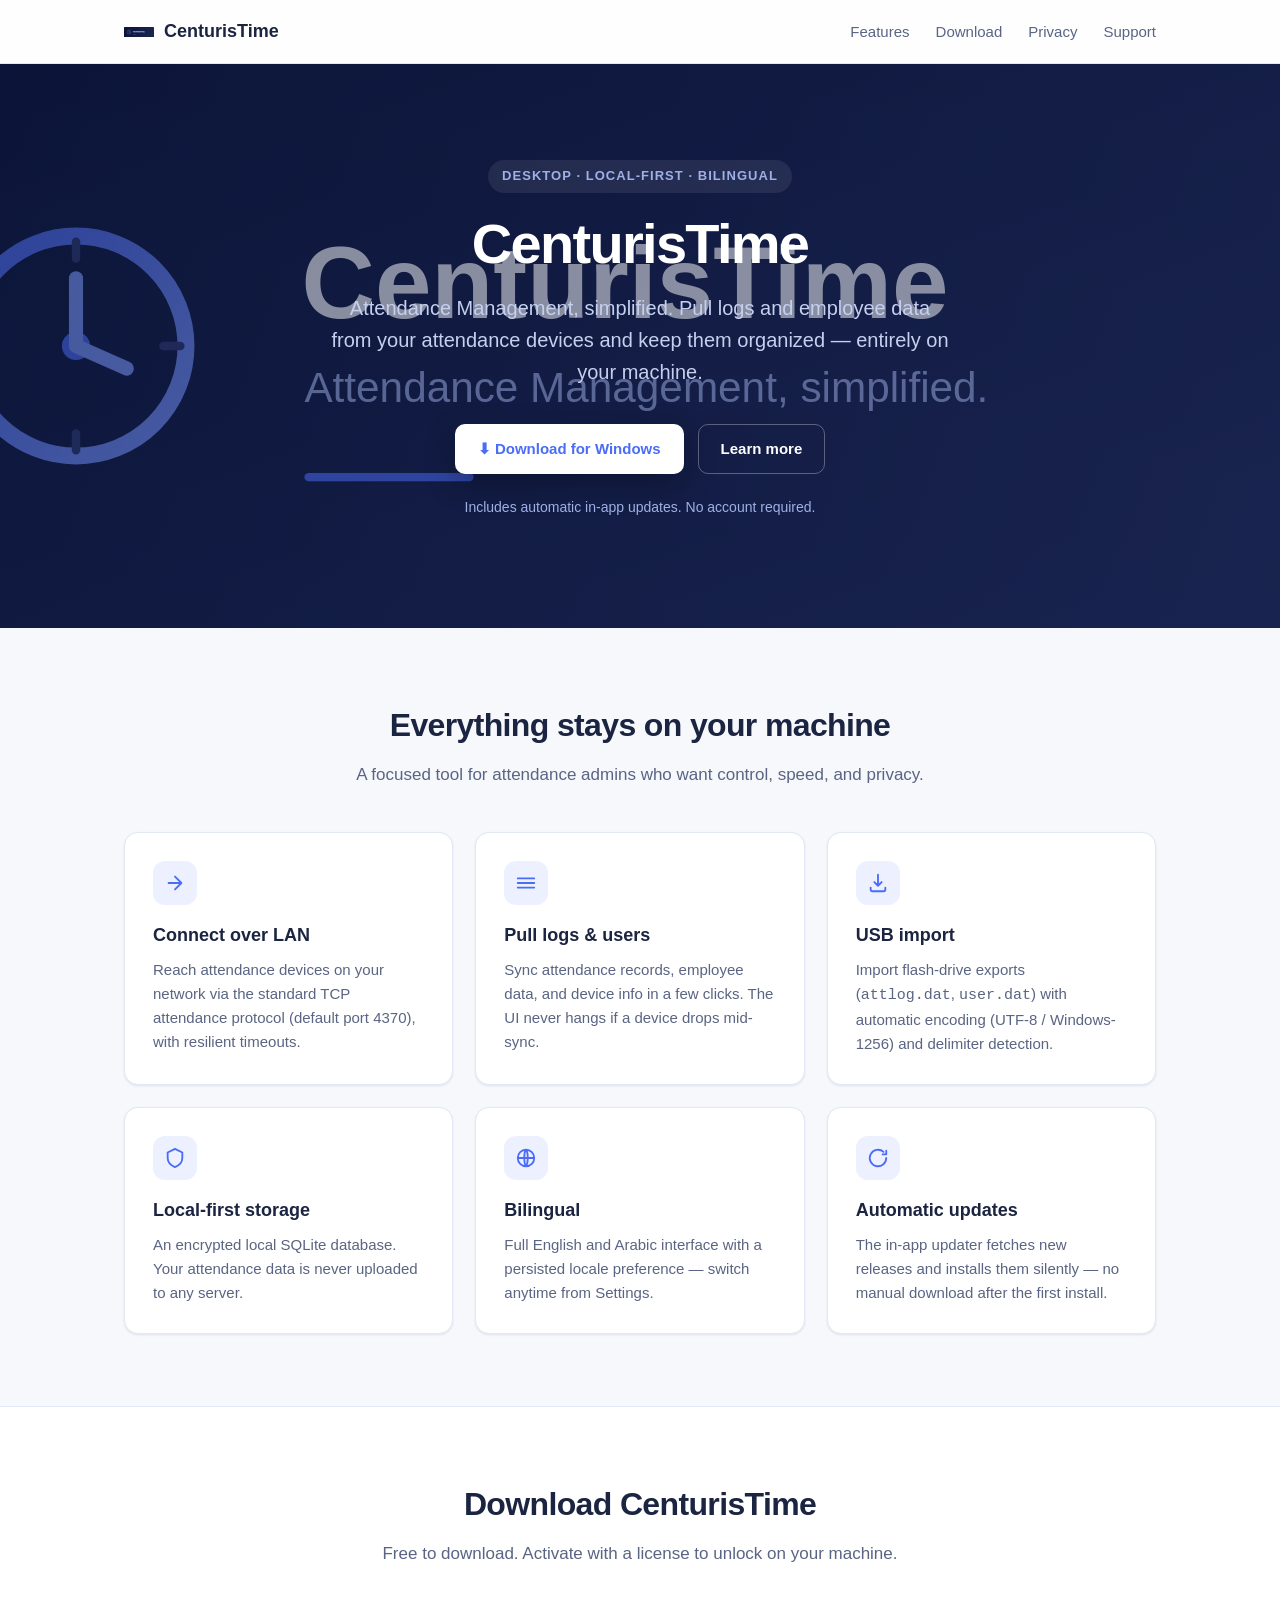
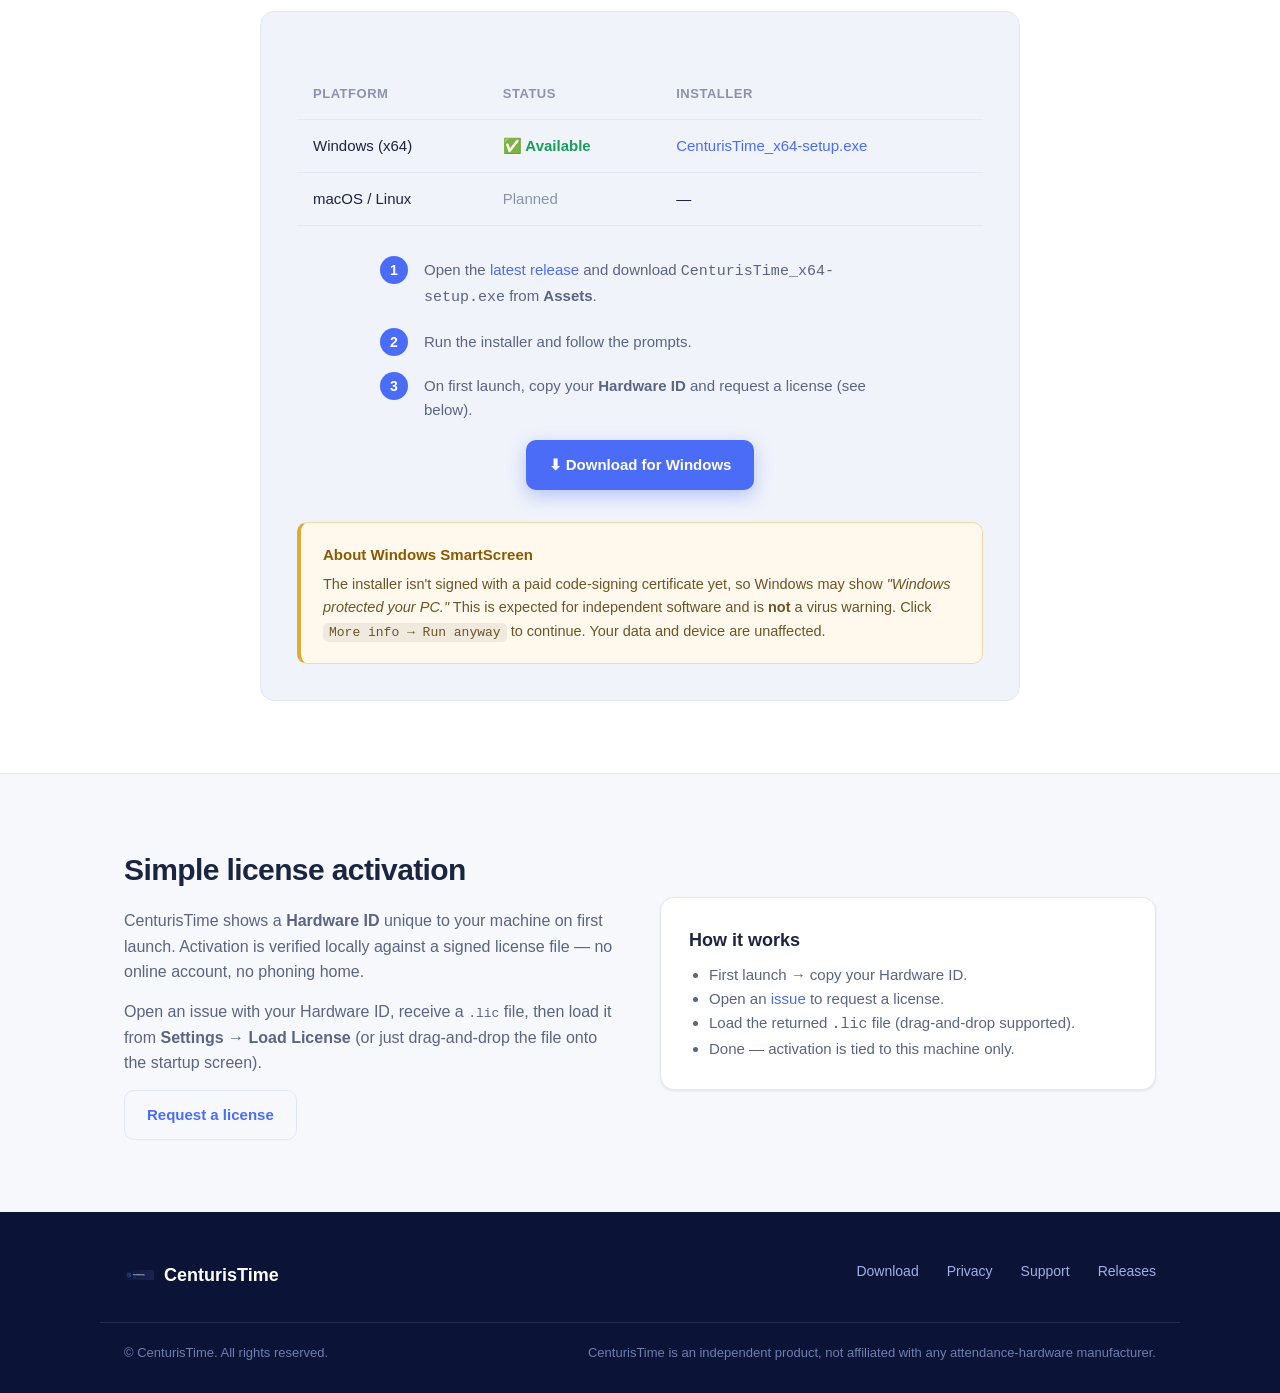
==== index.html @ 239a54f0 "site: add modern landing page + expanded privacy page Replace the auto-rendered README site with a r" ====
<!DOCTYPE html>
<html lang="en">
<head>
  <meta charset="UTF-8" />
  <meta name="viewport" content="width=device-width, initial-scale=1.0" />
  <title>CenturisTime — Attendance Management, simplified.</title>
  <meta name="description" content="CenturisTime is a desktop app for pulling attendance logs and employee data from compatible attendance devices over your LAN. Local-first, bilingual, with automatic updates." />
  <link rel="icon" href="banner.svg" />
  <link rel="stylesheet" href="styles.css" />
</head>
<body>

  <!-- Nav -->
  <nav class="nav">
    <div class="nav-inner">
      <a class="brand" href="#top">
        <img src="banner.svg" alt="CenturisTime logo" />
        CenturisTime
      </a>
      <div class="nav-links">
        <a href="#features">Features</a>
        <a href="#download">Download</a>
        <a href="privacy.html">Privacy</a>
        <a class="hide-sm" href="https://github.com/ahmed1coder/CenturisTime-releases/issues">Support</a>
      </div>
    </div>
  </nav>

  <!-- Hero -->
  <header class="hero" id="top">
    <img class="hero-bg" src="banner.svg" alt="" aria-hidden="true" />
    <div class="hero-inner">
      <span class="eyebrow">Desktop · Local-first · Bilingual</span>
      <h1>CenturisTime</h1>
      <p class="tagline">Attendance Management, simplified. Pull logs and employee data from your attendance devices and keep them organized — entirely on your machine.</p>
      <div class="hero-cta">
        <a class="btn btn-primary" href="https://github.com/ahmed1coder/CenturisTime-releases/releases/latest">⬇ Download for Windows</a>
        <a class="btn btn-ghost" href="#features">Learn more</a>
      </div>
      <p class="hero-note">Includes automatic in-app updates. No account required.</p>
    </div>
  </header>

  <!-- Features -->
  <section class="features" id="features">
    <div class="container">
      <div class="section-head">
        <h2>Everything stays on your machine</h2>
        <p>A focused tool for attendance admins who want control, speed, and privacy.</p>
      </div>
      <div class="grid">
        <div class="card">
          <div class="icon">
            <svg viewBox="0 0 24 24" fill="none" stroke-width="2" stroke-linecap="round" stroke-linejoin="round"><path d="M5 12h14M12 5l7 7-7 7"/></svg>
          </div>
          <h3>Connect over LAN</h3>
          <p>Reach attendance devices on your network via the standard TCP attendance protocol (default port 4370), with resilient timeouts.</p>
        </div>
        <div class="card">
          <div class="icon">
            <svg viewBox="0 0 24 24" fill="none" stroke-width="2" stroke-linecap="round" stroke-linejoin="round"><path d="M3 7h18M3 12h18M3 17h18"/></svg>
          </div>
          <h3>Pull logs &amp; users</h3>
          <p>Sync attendance records, employee data, and device info in a few clicks. The UI never hangs if a device drops mid-sync.</p>
        </div>
        <div class="card">
          <div class="icon">
            <svg viewBox="0 0 24 24" fill="none" stroke-width="2" stroke-linecap="round" stroke-linejoin="round"><path d="M12 3v12m0 0l4-4m-4 4l-4-4M4 17v2a2 2 0 002 2h12a2 2 0 002-2v-2"/></svg>
          </div>
          <h3>USB import</h3>
          <p>Import flash-drive exports (<code>attlog.dat</code>, <code>user.dat</code>) with automatic encoding (UTF-8 / Windows-1256) and delimiter detection.</p>
        </div>
        <div class="card">
          <div class="icon">
            <svg viewBox="0 0 24 24" fill="none" stroke-width="2" stroke-linecap="round" stroke-linejoin="round"><path d="M12 2l8 4v6c0 5-3.5 8-8 10-4.5-2-8-5-8-10V6l8-4z"/></svg>
          </div>
          <h3>Local-first storage</h3>
          <p>An encrypted local SQLite database. Your attendance data is never uploaded to any server.</p>
        </div>
        <div class="card">
          <div class="icon">
            <svg viewBox="0 0 24 24" fill="none" stroke-width="2" stroke-linecap="round" stroke-linejoin="round"><path d="M12 3a9 9 0 100 18 9 9 0 000-18zM3 12h18M12 3c2.5 2.5 2.5 15 0 18M12 3c-2.5 2.5-2.5 15 0 18"/></svg>
          </div>
          <h3>Bilingual</h3>
          <p>Full English and Arabic interface with a persisted locale preference — switch anytime from Settings.</p>
        </div>
        <div class="card">
          <div class="icon">
            <svg viewBox="0 0 24 24" fill="none" stroke-width="2" stroke-linecap="round" stroke-linejoin="round"><path d="M21 12a9 9 0 11-3-6.7M21 4v4h-4"/></svg>
          </div>
          <h3>Automatic updates</h3>
          <p>The in-app updater fetches new releases and installs them silently — no manual download after the first install.</p>
        </div>
      </div>
    </div>
  </section>

  <!-- Download -->
  <section class="download" id="download">
    <div class="container">
      <div class="section-head">
        <h2>Download CenturisTime</h2>
        <p>Free to download. Activate with a license to unlock on your machine.</p>
      </div>
      <div class="dl-card">
        <table class="dl-table">
          <thead>
            <tr><th>Platform</th><th>Status</th><th>Installer</th></tr>
          </thead>
          <tbody>
            <tr>
              <td>Windows (x64)</td>
              <td><span class="badge-ok">✅ Available</span></td>
              <td><a href="https://github.com/ahmed1coder/CenturisTime-releases/releases/latest">CenturisTime_x64-setup.exe</a></td>
            </tr>
            <tr>
              <td>macOS / Linux</td>
              <td><span class="badge-soon">Planned</span></td>
              <td>—</td>
            </tr>
          </tbody>
        </table>

        <ol class="steps">
          <li>Open the <a href="https://github.com/ahmed1coder/CenturisTime-releases/releases/latest">latest release</a> and download <code>CenturisTime_x64-setup.exe</code> from <strong>Assets</strong>.</li>
          <li>Run the installer and follow the prompts.</li>
          <li>On first launch, copy your <strong>Hardware ID</strong> and request a license (see below).</li>
        </ol>

        <a class="btn btn-primary" href="https://github.com/ahmed1coder/CenturisTime-releases/releases/latest">⬇ Download for Windows</a>

        <div class="callout">
          <h4>About Windows SmartScreen</h4>
          <p>The installer isn't signed with a paid code-signing certificate yet, so Windows may show <em>"Windows protected your PC."</em> This is expected for independent software and is <strong>not</strong> a virus warning. Click <code>More info → Run anyway</code> to continue. Your data and device are unaffected.</p>
        </div>
      </div>
    </div>
  </section>

  <!-- License activation -->
  <section class="features" id="license">
    <div class="container">
      <div class="split">
        <div>
          <h2>Simple license activation</h2>
          <p>CenturisTime shows a <strong>Hardware ID</strong> unique to your machine on first launch. Activation is verified locally against a signed license file — no online account, no phoning home.</p>
          <p>Open an issue with your Hardware ID, receive a <code>.lic</code> file, then load it from <strong>Settings → Load License</strong> (or just drag-and-drop the file onto the startup screen).</p>
          <a class="btn btn-ghost" href="https://github.com/ahmed1coder/CenturisTime-releases/issues">Request a license</a>
        </div>
        <div>
          <div class="card">
            <h3>How it works</h3>
            <ul style="padding-left:20px;color:var(--text-secondary);font-size:15px;">
              <li>First launch → copy your Hardware ID.</li>
              <li>Open an <a href="https://github.com/ahmed1coder/CenturisTime-releases/issues">issue</a> to request a license.</li>
              <li>Load the returned <code>.lic</code> file (drag-and-drop supported).</li>
              <li>Done — activation is tied to this machine only.</li>
            </ul>
          </div>
        </div>
      </div>
    </div>
  </section>

  <!-- Footer -->
  <footer class="footer">
    <div class="footer-inner">
      <a class="brand" href="#top">
        <img src="banner.svg" alt="" style="width:30px;height:30px;border-radius:8px;" />
        CenturisTime
      </a>
      <div class="footer-links">
        <a href="#download">Download</a>
        <a href="privacy.html">Privacy</a>
        <a href="https://github.com/ahmed1coder/CenturisTime-releases/issues">Support</a>
        <a href="https://github.com/ahmed1coder/CenturisTime-releases/releases">Releases</a>
      </div>
    </div>
    <div class="footer-bottom">
      <span>© CenturisTime. All rights reserved.</span>
      <span>CenturisTime is an independent product, not affiliated with any attendance-hardware manufacturer.</span>
    </div>
  </footer>

</body>
</html>
---- styles.css ----
:root {
  --primary: #4a6cf7;
  --primary-hover: #3b5de7;
  --primary-light: rgba(74, 108, 247, 0.1);
  --bg: #f6f8fc;
  --surface: #ffffff;
  --surface-alt: #f0f3fa;
  --border: #e2e8f4;
  --text: #1b2440;
  --text-secondary: #5a6483;
  --text-muted: #8a93ad;
  --radius: 14px;
  --radius-sm: 10px;
  --shadow-sm: 0 1px 3px rgba(27, 36, 64, 0.06), 0 1px 2px rgba(27, 36, 64, 0.04);
  --shadow: 0 8px 30px rgba(27, 36, 64, 0.08), 0 2px 8px rgba(27, 36, 64, 0.04);
  --max-width: 1080px;
  --nav-h: 64px;
}

* {
  box-sizing: border-box;
  margin: 0;
  padding: 0;
}

html {
  scroll-behavior: smooth;
}

body {
  font-family: 'Inter', -apple-system, BlinkMacSystemFont, 'Segoe UI', Roboto,
    Helvetica, Arial, sans-serif;
  background: var(--bg);
  color: var(--text);
  line-height: 1.6;
  -webkit-font-smoothing: antialiased;
}

a {
  color: var(--primary);
  text-decoration: none;
}

a:hover {
  text-decoration: underline;
}

/* ---------- Nav ---------- */
.nav {
  position: sticky;
  top: 0;
  z-index: 50;
  height: var(--nav-h);
  display: flex;
  align-items: center;
  background: rgba(255, 255, 255, 0.85);
  backdrop-filter: saturate(180%) blur(12px);
  border-bottom: 1px solid var(--border);
}

.nav-inner {
  width: 100%;
  max-width: var(--max-width);
  margin: 0 auto;
  padding: 0 24px;
  display: flex;
  align-items: center;
  justify-content: space-between;
}

.brand {
  display: flex;
  align-items: center;
  gap: 10px;
  font-weight: 700;
  font-size: 18px;
  color: var(--text);
}

.brand:hover {
  text-decoration: none;
}

.brand img {
  width: 30px;
  height: 30px;
  border-radius: 8px;
}

.nav-links {
  display: flex;
  align-items: center;
  gap: 26px;
  font-size: 15px;
  font-weight: 500;
}

.nav-links a {
  color: var(--text-secondary);
}

.nav-links a:hover {
  color: var(--primary);
  text-decoration: none;
}

/* ---------- Buttons ---------- */
.btn {
  display: inline-flex;
  align-items: center;
  gap: 8px;
  padding: 12px 22px;
  border-radius: var(--radius-sm);
  font-weight: 600;
  font-size: 15px;
  cursor: pointer;
  border: 1px solid transparent;
  transition: background 0.15s ease, transform 0.05s ease, box-shadow 0.15s ease;
}

.btn:hover {
  text-decoration: none;
}

.btn-primary {
  background: var(--primary);
  color: #fff;
  box-shadow: 0 6px 18px rgba(74, 108, 247, 0.35);
}

.btn-primary:hover {
  background: var(--primary-hover);
  color: #fff;
}

.btn-ghost {
  background: transparent;
  color: var(--primary);
  border-color: var(--border);
}

.btn-ghost:hover {
  background: var(--primary-light);
  color: var(--primary);
}

/* ---------- Layout ---------- */
.container {
  max-width: var(--max-width);
  margin: 0 auto;
  padding: 0 24px;
}

section {
  padding: 72px 0;
}

.section-head {
  text-align: center;
  margin-bottom: 44px;
}

.section-head h2 {
  font-size: 32px;
  font-weight: 700;
  letter-spacing: -0.02em;
}

.section-head p {
  color: var(--text-secondary);
  margin-top: 10px;
  font-size: 17px;
}

/* ---------- Hero ---------- */
.hero {
  position: relative;
  padding: 0;
  background: linear-gradient(160deg, #0b1437 0%, #1a2552 100%);
  color: #fff;
  overflow: hidden;
}

.hero-bg {
  position: absolute;
  inset: 0;
  width: 100%;
  height: 100%;
  opacity: 0.5;
  object-fit: cover;
  pointer-events: none;
}

.hero-inner {
  position: relative;
  max-width: var(--max-width);
  margin: 0 auto;
  padding: 96px 24px 110px;
  text-align: center;
}

.hero .eyebrow {
  display: inline-block;
  font-size: 13px;
  font-weight: 600;
  letter-spacing: 0.08em;
  text-transform: uppercase;
  color: #9fb0e6;
  background: rgba(255, 255, 255, 0.08);
  padding: 6px 14px;
  border-radius: 999px;
  margin-bottom: 22px;
}

.hero h1 {
  font-size: 56px;
  line-height: 1.05;
  font-weight: 800;
  letter-spacing: -0.03em;
  margin-bottom: 18px;
}

.hero .tagline {
  font-size: 20px;
  color: #c5d0f0;
  max-width: 620px;
  margin: 0 auto 36px;
}

.hero-cta {
  display: flex;
  gap: 14px;
  justify-content: center;
  flex-wrap: wrap;
}

.hero .btn-primary {
  background: #fff;
  color: var(--primary);
  box-shadow: 0 10px 30px rgba(0, 0, 0, 0.25);
}

.hero .btn-primary:hover {
  background: #eef2ff;
  color: var(--primary);
}

.hero .btn-ghost {
  color: #fff;
  border-color: rgba(255, 255, 255, 0.3);
}

.hero .btn-ghost:hover {
  background: rgba(255, 255, 255, 0.12);
  color: #fff;
}

.hero-note {
  margin-top: 22px;
  font-size: 14px;
  color: #9fb0e6;
}

/* ---------- Feature grid ---------- */
.features {
  background: var(--bg);
}

.grid {
  display: grid;
  grid-template-columns: repeat(3, 1fr);
  gap: 22px;
}

.card {
  background: var(--surface);
  border: 1px solid var(--border);
  border-radius: var(--radius);
  padding: 28px;
  box-shadow: var(--shadow-sm);
  transition: transform 0.15s ease, box-shadow 0.15s ease;
}

.card:hover {
  transform: translateY(-3px);
  box-shadow: var(--shadow);
}

.card .icon {
  width: 44px;
  height: 44px;
  border-radius: 12px;
  background: var(--primary-light);
  display: flex;
  align-items: center;
  justify-content: center;
  margin-bottom: 16px;
}

.card .icon svg {
  width: 22px;
  height: 22px;
  stroke: var(--primary);
}

.card h3 {
  font-size: 18px;
  font-weight: 700;
  margin-bottom: 8px;
}

.card p {
  color: var(--text-secondary);
  font-size: 15px;
}

/* ---------- Download ---------- */
.download {
  background: var(--surface);
  border-top: 1px solid var(--border);
  border-bottom: 1px solid var(--border);
}

.dl-card {
  max-width: 760px;
  margin: 0 auto;
  background: var(--surface-alt);
  border: 1px solid var(--border);
  border-radius: var(--radius);
  padding: 36px;
  text-align: center;
}

.dl-table {
  width: 100%;
  border-collapse: collapse;
  margin: 22px 0;
  font-size: 15px;
}

.dl-table th,
.dl-table td {
  padding: 14px 16px;
  text-align: left;
  border-bottom: 1px solid var(--border);
}

.dl-table th {
  color: var(--text-muted);
  font-weight: 600;
  font-size: 13px;
  text-transform: uppercase;
  letter-spacing: 0.04em;
}

.dl-table td {
  color: var(--text);
}

.badge-ok {
  color: #1a9c5b;
  font-weight: 600;
}

.badge-soon {
  color: var(--text-muted);
}

.steps {
  text-align: left;
  max-width: 520px;
  margin: 0 auto 8px;
  padding-left: 0;
  list-style: none;
  counter-reset: step;
}

.steps li {
  position: relative;
  padding: 10px 0 10px 44px;
  color: var(--text-secondary);
  font-size: 15px;
}

.steps li::before {
  counter-increment: step;
  content: counter(step);
  position: absolute;
  left: 0;
  top: 8px;
  width: 28px;
  height: 28px;
  background: var(--primary);
  color: #fff;
  border-radius: 50%;
  display: flex;
  align-items: center;
  justify-content: center;
  font-size: 14px;
  font-weight: 700;
}

/* ---------- Callout ---------- */
.callout {
  max-width: 760px;
  margin: 32px auto 0;
  background: #fff8ec;
  border: 1px solid #f3d9a8;
  border-left: 4px solid #e0a93b;
  border-radius: var(--radius-sm);
  padding: 20px 22px;
  text-align: left;
}

.callout h4 {
  font-size: 15px;
  font-weight: 700;
  color: #8a5a00;
  margin-bottom: 6px;
}

.callout p {
  font-size: 14.5px;
  color: #6b5526;
}

.callout code {
  background: rgba(0, 0, 0, 0.06);
  padding: 2px 6px;
  border-radius: 5px;
  font-size: 13px;
}

/* ---------- Two-column info ---------- */
.split {
  display: grid;
  grid-template-columns: 1fr 1fr;
  gap: 40px;
  align-items: center;
}

.split h2 {
  font-size: 30px;
  font-weight: 700;
  letter-spacing: -0.02em;
  margin-bottom: 14px;
}

.split p {
  color: var(--text-secondary);
  margin-bottom: 14px;
}

/* ---------- Footer ---------- */
.footer {
  background: #0b1437;
  color: #9fb0e6;
  padding: 48px 0 36px;
}

.footer-inner {
  max-width: var(--max-width);
  margin: 0 auto;
  padding: 0 24px;
  display: flex;
  flex-wrap: wrap;
  gap: 24px;
  justify-content: space-between;
  align-items: flex-start;
}

.footer .brand {
  color: #fff;
}

.footer a {
  color: #9fb0e6;
}

.footer a:hover {
  color: #fff;
  text-decoration: none;
}

.footer-links {
  display: flex;
  gap: 28px;
  font-size: 14px;
  font-weight: 500;
}

.footer-bottom {
  max-width: var(--max-width);
  margin: 32px auto 0;
  padding: 20px 24px 0;
  border-top: 1px solid rgba(255, 255, 255, 0.1);
  font-size: 13px;
  color: #6f7eae;
  display: flex;
  flex-wrap: wrap;
  gap: 10px;
  justify-content: space-between;
}

/* ---------- Privacy page ---------- */
.doc {
  max-width: 820px;
  margin: 0 auto;
  padding: 56px 24px 80px;
}

.doc h1 {
  font-size: 38px;
  font-weight: 800;
  letter-spacing: -0.02em;
  margin-bottom: 8px;
}

.doc .doc-meta {
  color: var(--text-muted);
  font-size: 14px;
  margin-bottom: 36px;
}

.doc h2 {
  font-size: 22px;
  font-weight: 700;
  margin: 38px 0 12px;
  padding-top: 8px;
  border-top: 1px solid var(--border);
}

.doc h2:first-of-type {
  border-top: none;
}

.doc h3 {
  font-size: 17px;
  font-weight: 600;
  margin: 20px 0 6px;
  color: var(--text);
}

.doc p,
.doc li {
  color: var(--text-secondary);
  font-size: 15.5px;
  margin-bottom: 10px;
}

.doc ul {
  padding-left: 22px;
  margin-bottom: 12px;
}

.doc .pill {
  display: inline-block;
  font-size: 12px;
  font-weight: 600;
  color: var(--primary);
  background: var(--primary-light);
  padding: 3px 10px;
  border-radius: 999px;
  margin-bottom: 18px;
}

/* ---------- Responsive ---------- */
@media (max-width: 860px) {
  .grid {
    grid-template-columns: 1fr;
  }
  .split {
    grid-template-columns: 1fr;
  }
  .hero h1 {
    font-size: 40px;
  }
  .nav-links {
    gap: 16px;
    font-size: 14px;
  }
  section {
    padding: 52px 0;
  }
}

@media (max-width: 520px) {
  .nav-links a.hide-sm {
    display: none;
  }
  .hero h1 {
    font-size: 32px;
  }
}
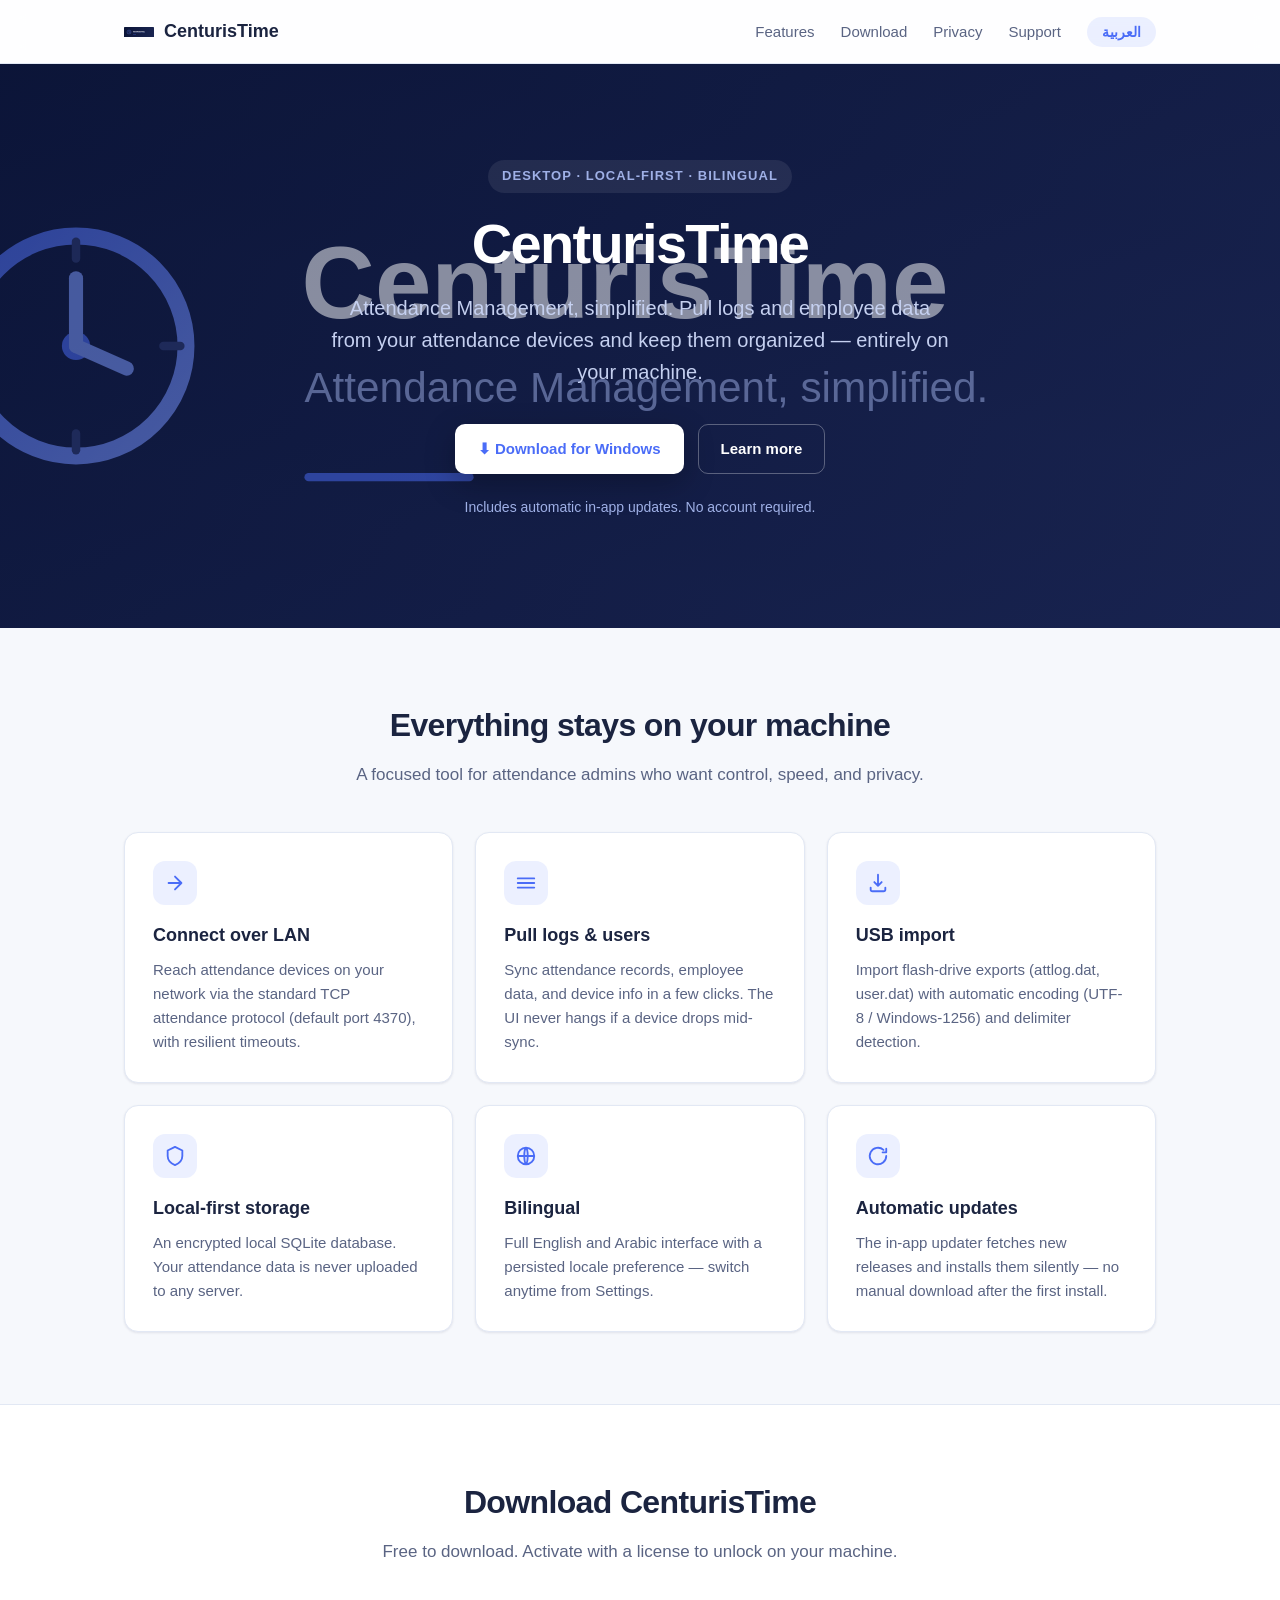
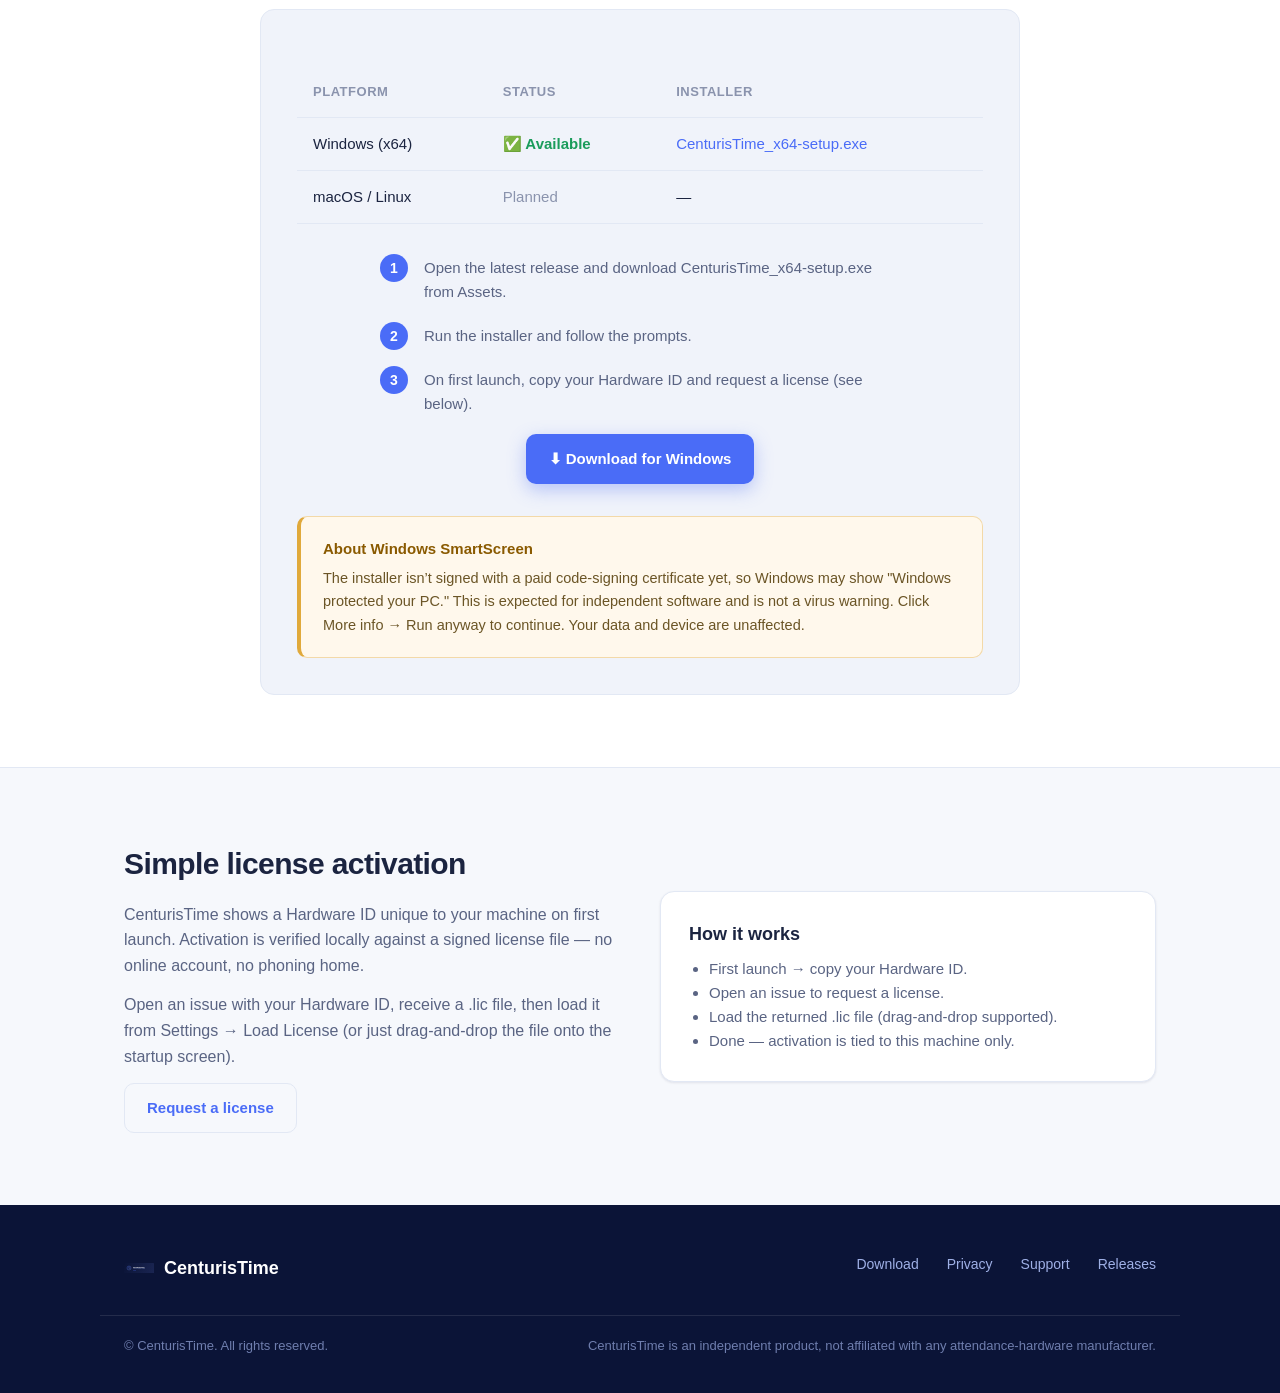
==== commit 0d25a696: "feat: add working EN/AR language toggle to site Add lang.js that swaps data-en/data-ar text, sets di" ====
--- a/index.html
+++ b/index.html
@@ -15,13 +15,14 @@
     <div class="nav-inner">
       <a class="brand" href="#top">
         <img src="banner.svg" alt="CenturisTime logo" />
-        CenturisTime
+        <span data-en="CenturisTime" data-ar="سنتوريس تايم">CenturisTime</span>
       </a>
       <div class="nav-links">
-        <a href="#features">Features</a>
-        <a href="#download">Download</a>
-        <a href="privacy.html">Privacy</a>
-        <a class="hide-sm" href="https://github.com/ahmed1coder/CenturisTime-releases/issues">Support</a>
+        <a href="#features" data-en="Features" data-ar="المزايا">Features</a>
+        <a href="#download" data-en="Download" data-ar="تحميل">Download</a>
+        <a href="privacy.html" data-en="Privacy" data-ar="الخصوصية">Privacy</a>
+        <a class="hide-sm" href="https://github.com/ahmed1coder/CenturisTime-releases/issues" data-en="Support" data-ar="الدعم">Support</a>
+        <button id="lang-toggle" class="lang-toggle" type="button" aria-label="Switch language">العربية</button>
       </div>
     </div>
   </nav>
@@ -30,14 +31,16 @@
   <header class="hero" id="top">
     <img class="hero-bg" src="banner.svg" alt="" aria-hidden="true" />
     <div class="hero-inner">
-      <span class="eyebrow">Desktop · Local-first · Bilingual</span>
+      <span class="eyebrow" data-en="Desktop · Local-first · Bilingual" data-ar="تطبيق سطح مكتب · بياناتك محليًا · ثنائي اللغة">Desktop · Local-first · Bilingual</span>
       <h1>CenturisTime</h1>
-      <p class="tagline">Attendance Management, simplified. Pull logs and employee data from your attendance devices and keep them organized — entirely on your machine.</p>
+      <p class="tagline" data-en="Attendance Management, simplified. Pull logs and employee data from your attendance devices and keep them organized — entirely on your machine."
+         data-ar="إدارة الحضور ببساطة. استخرج سجلات الحضور وبيانات الموظفين من أجهزة الحضور لديك ونظّمها — بالكامل على جهازك.">Attendance Management, simplified. Pull logs and employee data from your attendance devices and keep them organized — entirely on your machine.</p>
       <div class="hero-cta">
-        <a class="btn btn-primary" href="https://github.com/ahmed1coder/CenturisTime-releases/releases/latest">⬇ Download for Windows</a>
-        <a class="btn btn-ghost" href="#features">Learn more</a>
-      </div>
-      <p class="hero-note">Includes automatic in-app updates. No account required.</p>
+        <a class="btn btn-primary" href="https://github.com/ahmed1coder/CenturisTime-releases/releases/latest" data-en="⬇ Download for Windows" data-ar="⬇ تحميل لويندوز">⬇ Download for Windows</a>
+        <a class="btn btn-ghost" href="#features" data-en="Learn more" data-ar="اعرف المزيد">Learn more</a>
+      </div>
+      <p class="hero-note" data-en="Includes automatic in-app updates. No account required."
+         data-ar="يشمل تحديثات تلقائية داخل التطبيق. لا حاجة لحساب.">Includes automatic in-app updates. No account required.</p>
     </div>
   </header>
 
@@ -45,51 +48,58 @@
   <section class="features" id="features">
     <div class="container">
       <div class="section-head">
-        <h2>Everything stays on your machine</h2>
-        <p>A focused tool for attendance admins who want control, speed, and privacy.</p>
+        <h2 data-en="Everything stays on your machine" data-ar="كل شيء يبقى على جهازك">Everything stays on your machine</h2>
+        <p data-en="A focused tool for attendance admins who want control, speed, and privacy."
+           data-ar="أداة مركزة لمشرفي الحضور الذين يريدون التحكم والسرعة والخصوصية.">A focused tool for attendance admins who want control, speed, and privacy.</p>
       </div>
       <div class="grid">
         <div class="card">
           <div class="icon">
             <svg viewBox="0 0 24 24" fill="none" stroke-width="2" stroke-linecap="round" stroke-linejoin="round"><path d="M5 12h14M12 5l7 7-7 7"/></svg>
           </div>
-          <h3>Connect over LAN</h3>
-          <p>Reach attendance devices on your network via the standard TCP attendance protocol (default port 4370), with resilient timeouts.</p>
+          <h3 data-en="Connect over LAN" data-ar="الاتصال عبر الشبكة المحلية">Connect over LAN</h3>
+          <p data-en="Reach attendance devices on your network via the standard TCP attendance protocol (default port 4370), with resilient timeouts."
+             data-ar="تواصل مع أجهزة الحضور على شبكتك عبر بروتوكول TCP القياسي للحضور (المنفذ الافتراضي 4370)، مع مهل اتصال مرنة.">Reach attendance devices on your network via the standard TCP attendance protocol (default port 4370), with resilient timeouts.</p>
         </div>
         <div class="card">
           <div class="icon">
             <svg viewBox="0 0 24 24" fill="none" stroke-width="2" stroke-linecap="round" stroke-linejoin="round"><path d="M3 7h18M3 12h18M3 17h18"/></svg>
           </div>
-          <h3>Pull logs &amp; users</h3>
-          <p>Sync attendance records, employee data, and device info in a few clicks. The UI never hangs if a device drops mid-sync.</p>
+          <h3 data-en="Pull logs &amp; users" data-ar="استخراج السجلات والمستخدمين">Pull logs &amp; users</h3>
+          <p data-en="Sync attendance records, employee data, and device info in a few clicks. The UI never hangs if a device drops mid-sync."
+             data-ar="زامن سجلات الحضور وبيانات الموظفين ومعلومات الجهاز بنقرات قليلة. لا يتجمد التطبيق إذا انقطع الجهاز أثناء المزامنة.">Sync attendance records, employee data, and device info in a few clicks. The UI never hangs if a device drops mid-sync.</p>
         </div>
         <div class="card">
           <div class="icon">
             <svg viewBox="0 0 24 24" fill="none" stroke-width="2" stroke-linecap="round" stroke-linejoin="round"><path d="M12 3v12m0 0l4-4m-4 4l-4-4M4 17v2a2 2 0 002 2h12a2 2 0 002-2v-2"/></svg>
           </div>
-          <h3>USB import</h3>
-          <p>Import flash-drive exports (<code>attlog.dat</code>, <code>user.dat</code>) with automatic encoding (UTF-8 / Windows-1256) and delimiter detection.</p>
+          <h3 data-en="USB import" data-ar="استيراد من USB">USB import</h3>
+          <p data-en="Import flash-drive exports (attlog.dat, user.dat) with automatic encoding (UTF-8 / Windows-1256) and delimiter detection."
+             data-ar="استورد ملفات التصدير من محرك أقراص محمول (attlog.dat وuser.dat) مع كشف تلقائي للترميز (UTF-8 / Windows-1256) والفواصل.">Import flash-drive exports (<code>attlog.dat</code>, <code>user.dat</code>) with automatic encoding (UTF-8 / Windows-1256) and delimiter detection.</p>
         </div>
         <div class="card">
           <div class="icon">
             <svg viewBox="0 0 24 24" fill="none" stroke-width="2" stroke-linecap="round" stroke-linejoin="round"><path d="M12 2l8 4v6c0 5-3.5 8-8 10-4.5-2-8-5-8-10V6l8-4z"/></svg>
           </div>
-          <h3>Local-first storage</h3>
-          <p>An encrypted local SQLite database. Your attendance data is never uploaded to any server.</p>
+          <h3 data-en="Local-first storage" data-ar="تخزين محلي أولًا">Local-first storage</h3>
+          <p data-en="An encrypted local SQLite database. Your attendance data is never uploaded to any server."
+             data-ar="قاعدة بيانات SQLite محلية ومشفّرة. بيانات الحضور لديك لا تُرفع إلى أي خادم أبدًا.">An encrypted local SQLite database. Your attendance data is never uploaded to any server.</p>
         </div>
         <div class="card">
           <div class="icon">
             <svg viewBox="0 0 24 24" fill="none" stroke-width="2" stroke-linecap="round" stroke-linejoin="round"><path d="M12 3a9 9 0 100 18 9 9 0 000-18zM3 12h18M12 3c2.5 2.5 2.5 15 0 18M12 3c-2.5 2.5-2.5 15 0 18"/></svg>
           </div>
-          <h3>Bilingual</h3>
-          <p>Full English and Arabic interface with a persisted locale preference — switch anytime from Settings.</p>
+          <h3 data-en="Bilingual" data-ar="ثنائي اللغة">Bilingual</h3>
+          <p data-en="Full English and Arabic interface with a persisted locale preference — switch anytime from Settings."
+             data-ar="واجهة كاملة بالإنجليزية والعربية مع حفظ تفضيل اللغة — بدّل في أي وقت من الإعدادات.">Full English and Arabic interface with a persisted locale preference — switch anytime from Settings.</p>
         </div>
         <div class="card">
           <div class="icon">
             <svg viewBox="0 0 24 24" fill="none" stroke-width="2" stroke-linecap="round" stroke-linejoin="round"><path d="M21 12a9 9 0 11-3-6.7M21 4v4h-4"/></svg>
           </div>
-          <h3>Automatic updates</h3>
-          <p>The in-app updater fetches new releases and installs them silently — no manual download after the first install.</p>
+          <h3 data-en="Automatic updates" data-ar="تحديثات تلقائية">Automatic updates</h3>
+          <p data-en="The in-app updater fetches new releases and installs them silently — no manual download after the first install."
+             data-ar="يجلب محدّث التطبيق الإصدارات الجديدة ويثبّتها بصمت — دون تنزيل يدوي بعد التثبيت الأول.">The in-app updater fetches new releases and installs them silently — no manual download after the first install.</p>
         </div>
       </div>
     </div>
@@ -99,39 +109,46 @@
   <section class="download" id="download">
     <div class="container">
       <div class="section-head">
-        <h2>Download CenturisTime</h2>
-        <p>Free to download. Activate with a license to unlock on your machine.</p>
+        <h2 data-en="Download CenturisTime" data-ar="تحميل CenturisTime">Download CenturisTime</h2>
+        <p data-en="Free to download. Activate with a license to unlock on your machine."
+           data-ar="تحميل مجاني. فعّل بترخيص لفتح الميزات على جهازك.">Free to download. Activate with a license to unlock on your machine.</p>
       </div>
       <div class="dl-card">
         <table class="dl-table">
           <thead>
-            <tr><th>Platform</th><th>Status</th><th>Installer</th></tr>
+            <tr>
+              <th data-en="Platform" data-ar="المنصة">Platform</th>
+              <th data-en="Status" data-ar="الحالة">Status</th>
+              <th data-en="Installer" data-ar="المثبّت">Installer</th>
+            </tr>
           </thead>
           <tbody>
             <tr>
-              <td>Windows (x64)</td>
-              <td><span class="badge-ok">✅ Available</span></td>
+              <td data-en="Windows (x64)" data-ar="ويندوز (x64)">Windows (x64)</td>
+              <td><span class="badge-ok" data-en="✅ Available" data-ar="✅ متاح">✅ Available</span></td>
               <td><a href="https://github.com/ahmed1coder/CenturisTime-releases/releases/latest">CenturisTime_x64-setup.exe</a></td>
             </tr>
             <tr>
-              <td>macOS / Linux</td>
-              <td><span class="badge-soon">Planned</span></td>
+              <td data-en="macOS / Linux" data-ar="ماك / لينكس">macOS / Linux</td>
+              <td><span class="badge-soon" data-en="Planned" data-ar="قريبًا">Planned</span></td>
               <td>—</td>
             </tr>
           </tbody>
         </table>
 
         <ol class="steps">
-          <li>Open the <a href="https://github.com/ahmed1coder/CenturisTime-releases/releases/latest">latest release</a> and download <code>CenturisTime_x64-setup.exe</code> from <strong>Assets</strong>.</li>
-          <li>Run the installer and follow the prompts.</li>
-          <li>On first launch, copy your <strong>Hardware ID</strong> and request a license (see below).</li>
+          <li data-en="Open the latest release and download CenturisTime_x64-setup.exe from Assets."
+              data-ar="افتح أحدث إصدار ونزّل CenturisTime_x64-setup.exe من الأصول.">Open the <a href="https://github.com/ahmed1coder/CenturisTime-releases/releases/latest">latest release</a> and download <code>CenturisTime_x64-setup.exe</code> from <strong>Assets</strong>.</li>
+          <li data-en="Run the installer and follow the prompts." data-ar="شغّل المثبّت واتبع الخطوات.">Run the installer and follow the prompts.</li>
+          <li data-en="On first launch, copy your Hardware ID and request a license (see below)." data-ar="عند التشغيل الأول، انسخ معرّف الجهاز واطلب ترخيصًا (انظر أدناه).">On first launch, copy your <strong>Hardware ID</strong> and request a license (see below).</li>
         </ol>
 
-        <a class="btn btn-primary" href="https://github.com/ahmed1coder/CenturisTime-releases/releases/latest">⬇ Download for Windows</a>
+        <a class="btn btn-primary" href="https://github.com/ahmed1coder/CenturisTime-releases/releases/latest" data-en="⬇ Download for Windows" data-ar="⬇ تحميل لويندوز">⬇ Download for Windows</a>
 
         <div class="callout">
-          <h4>About Windows SmartScreen</h4>
-          <p>The installer isn't signed with a paid code-signing certificate yet, so Windows may show <em>"Windows protected your PC."</em> This is expected for independent software and is <strong>not</strong> a virus warning. Click <code>More info → Run anyway</code> to continue. Your data and device are unaffected.</p>
+          <h4 data-en="About Windows SmartScreen" data-ar="بخصوص Windows SmartScreen">About Windows SmartScreen</h4>
+          <p data-en='The installer isn&rsquo;t signed with a paid code-signing certificate yet, so Windows may show "Windows protected your PC." This is expected for independent software and is not a virus warning. Click More info &rarr; Run anyway to continue. Your data and device are unaffected.'
+             data-ar='المثبّت غير موقّع بشهادة رقمية مدفوعة بعد، لذا قد يظهر ويندوز رسالة "Protected your PC". هذا متوقع للبرمجيات المستقلة وليس تحذيرًا من فيروس. انقر "المزيد من المعلومات ← تشغيل على أي حال" للمتابعة. بياناتك وجهازك لا تتأثر.'>The installer isn't signed with a paid code-signing certificate yet, so Windows may show <em>"Windows protected your PC."</em> This is expected for independent software and is <strong>not</strong> a virus warning. Click <code>More info → Run anyway</code> to continue. Your data and device are unaffected.</p>
         </div>
       </div>
     </div>
@@ -142,19 +159,21 @@
     <div class="container">
       <div class="split">
         <div>
-          <h2>Simple license activation</h2>
-          <p>CenturisTime shows a <strong>Hardware ID</strong> unique to your machine on first launch. Activation is verified locally against a signed license file — no online account, no phoning home.</p>
-          <p>Open an issue with your Hardware ID, receive a <code>.lic</code> file, then load it from <strong>Settings → Load License</strong> (or just drag-and-drop the file onto the startup screen).</p>
-          <a class="btn btn-ghost" href="https://github.com/ahmed1coder/CenturisTime-releases/issues">Request a license</a>
+          <h2 data-en="Simple license activation" data-ar="تفعيل ترخيص بسيط">Simple license activation</h2>
+          <p data-en="CenturisTime shows a Hardware ID unique to your machine on first launch. Activation is verified locally against a signed license file — no online account, no phoning home."
+             data-ar="يعرض CenturisTime معرّف جهاز فريدًا عند التشغيل الأول. يتم التحقق من التفعيل محليًا مقابل ملف ترخيص موقّع — دون حساب أو اتصال بالإنترنت.">CenturisTime shows a <strong>Hardware ID</strong> unique to your machine on first launch. Activation is verified locally against a signed license file — no online account, no phoning home.</p>
+          <p data-en="Open an issue with your Hardware ID, receive a .lic file, then load it from Settings → Load License (or just drag-and-drop the file onto the startup screen)."
+             data-ar="افتح طلبًا مع معرّف جهازك، واستلم ملف .lic، ثم حمّله من الإعدادات ← تحميل الترخيص (أو اسحب الملف وأفلته على شاشة التشغيل).">Open an issue with your Hardware ID, receive a <code>.lic</code> file, then load it from <strong>Settings → Load License</strong> (or just drag-and-drop the file onto the startup screen).</p>
+          <a class="btn btn-ghost" href="https://github.com/ahmed1coder/CenturisTime-releases/issues" data-en="Request a license" data-ar="اطلب ترخيصًا">Request a license</a>
         </div>
         <div>
           <div class="card">
-            <h3>How it works</h3>
+            <h3 data-en="How it works" data-ar="كيف يعمل">How it works</h3>
             <ul style="padding-left:20px;color:var(--text-secondary);font-size:15px;">
-              <li>First launch → copy your Hardware ID.</li>
-              <li>Open an <a href="https://github.com/ahmed1coder/CenturisTime-releases/issues">issue</a> to request a license.</li>
-              <li>Load the returned <code>.lic</code> file (drag-and-drop supported).</li>
-              <li>Done — activation is tied to this machine only.</li>
+              <li data-en="First launch → copy your Hardware ID." data-ar="التشغيل الأول ← انسخ معرّف جهازك.">First launch → copy your Hardware ID.</li>
+              <li data-en="Open an issue to request a license." data-ar="افتح طلبًا لطلب ترخيص.">Open an <a href="https://github.com/ahmed1coder/CenturisTime-releases/issues">issue</a> to request a license.</li>
+              <li data-en="Load the returned .lic file (drag-and-drop supported)." data-ar="حمّل ملف .lic المستلم (يدعم السحب والإفلات).">Load the returned <code>.lic</code> file (drag-and-drop supported).</li>
+              <li data-en="Done — activation is tied to this machine only." data-ar="تم — التفعيل مرتبط بجهازك فقط.">Done — activation is tied to this machine only.</li>
             </ul>
           </div>
         </div>
@@ -167,20 +186,22 @@
     <div class="footer-inner">
       <a class="brand" href="#top">
         <img src="banner.svg" alt="" style="width:30px;height:30px;border-radius:8px;" />
-        CenturisTime
+        <span data-en="CenturisTime" data-ar="سنتوريس تايم">CenturisTime</span>
       </a>
       <div class="footer-links">
-        <a href="#download">Download</a>
-        <a href="privacy.html">Privacy</a>
-        <a href="https://github.com/ahmed1coder/CenturisTime-releases/issues">Support</a>
-        <a href="https://github.com/ahmed1coder/CenturisTime-releases/releases">Releases</a>
+        <a href="#download" data-en="Download" data-ar="تحميل">Download</a>
+        <a href="privacy.html" data-en="Privacy" data-ar="الخصوصية">Privacy</a>
+        <a href="https://github.com/ahmed1coder/CenturisTime-releases/issues" data-en="Support" data-ar="الدعم">Support</a>
+        <a href="https://github.com/ahmed1coder/CenturisTime-releases/releases" data-en="Releases" data-ar="الإصدارات">Releases</a>
       </div>
     </div>
     <div class="footer-bottom">
-      <span>© CenturisTime. All rights reserved.</span>
-      <span>CenturisTime is an independent product, not affiliated with any attendance-hardware manufacturer.</span>
+      <span data-en="© CenturisTime. All rights reserved." data-ar="© سنتوريس تايم. جميع الحقوق محفوظة.">© CenturisTime. All rights reserved.</span>
+      <span data-en="CenturisTime is an independent product, not affiliated with any attendance-hardware manufacturer."
+            data-ar="CenturisTime منتج مستقل، غير تابع لأي صانع أجهزة حضور.">CenturisTime is an independent product, not affiliated with any attendance-hardware manufacturer.</span>
     </div>
   </footer>
 
+  <script src="lang.js"></script>
 </body>
 </html>
--- a/styles.css
+++ b/styles.css
@@ -102,6 +102,24 @@
 .nav-links a:hover {
   color: var(--primary);
   text-decoration: none;
+}
+
+.lang-toggle {
+  font-family: inherit;
+  font-size: 14px;
+  font-weight: 600;
+  color: var(--primary);
+  background: var(--primary-light);
+  border: 1px solid transparent;
+  border-radius: 999px;
+  padding: 6px 14px;
+  cursor: pointer;
+  transition: background 0.15s ease, color 0.15s ease;
+}
+
+.lang-toggle:hover {
+  background: var(--primary);
+  color: #fff;
 }
 
 /* ---------- Buttons ---------- */
@@ -592,3 +610,32 @@
     font-size: 32px;
   }
 }
+
+/* ---------- RTL (Arabic) ---------- */
+html[dir="rtl"] {
+  font-family: 'Segoe UI', Tahoma, 'Noto Naskh Arabic', 'Geeza Pro', 'Arabic Typesetting',
+    'Inter', -apple-system, BlinkMacSystemFont, 'Segoe UI', Roboto, Helvetica, Arial, sans-serif;
+}
+
+html[dir="rtl"] .callout {
+  border-left: none;
+  border-right: 4px solid #e0a93b;
+}
+
+html[dir="rtl"] .steps li {
+  padding: 10px 44px 10px 0;
+}
+
+html[dir="rtl"] .steps li::before {
+  left: auto;
+  right: 0;
+}
+
+html[dir="rtl"] .brand img,
+html[dir="rtl"] .footer .brand img {
+  margin-left: 0;
+}
+
+html[dir="rtl"] .card .icon {
+  margin-left: 0;
+}
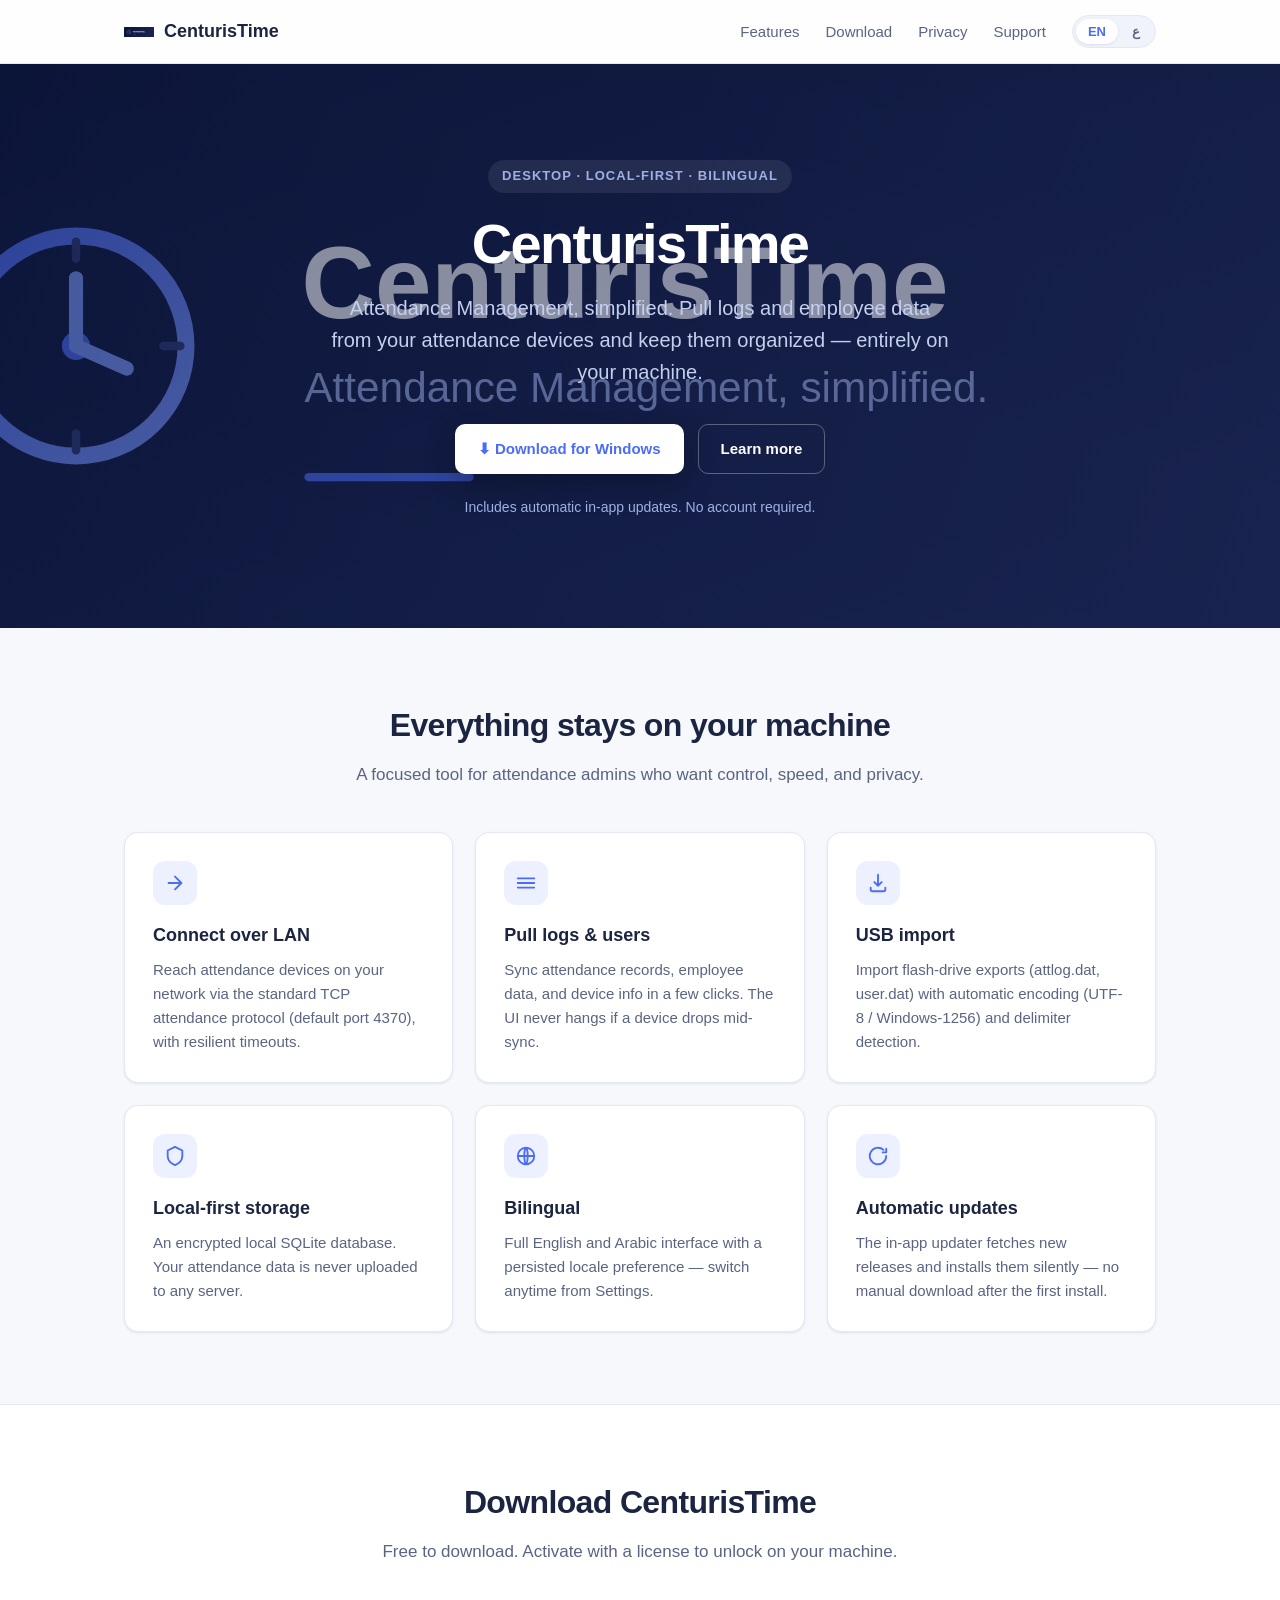
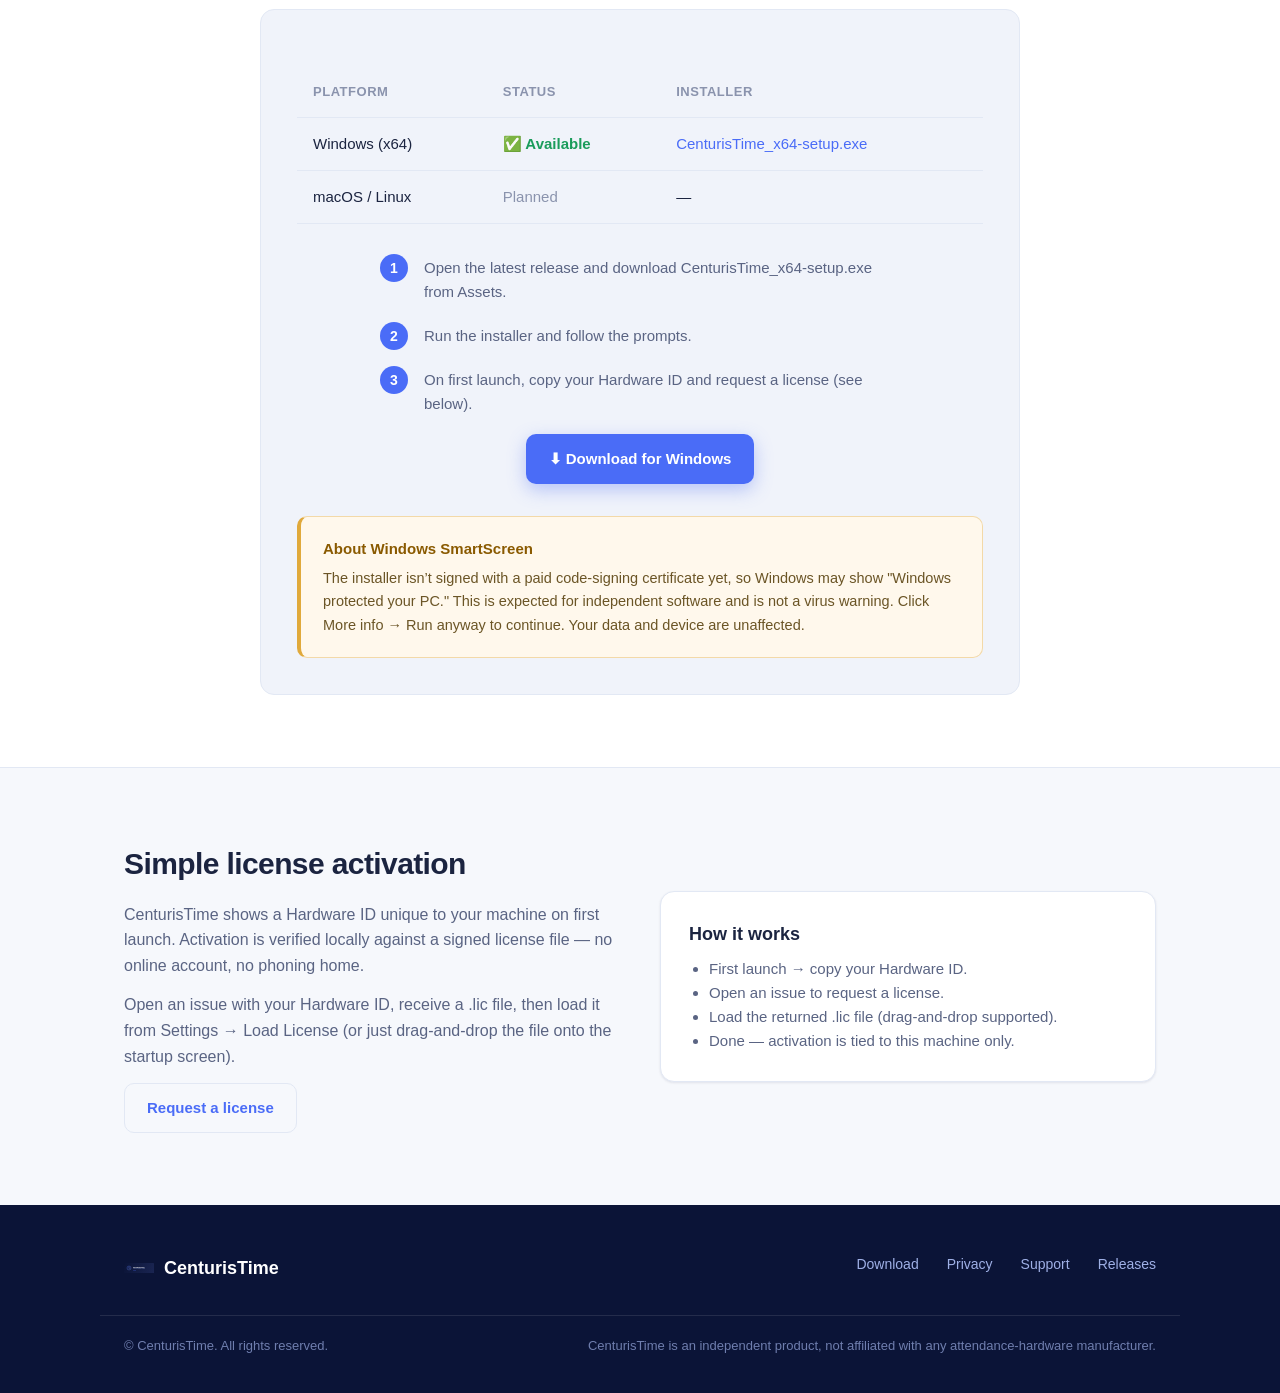
==== commit 69752ec4: "ui: replace language button with modern segmented EN | ع switch Segmented control in nav (right side" ====
--- a/index.html
+++ b/index.html
@@ -22,7 +22,10 @@
         <a href="#download" data-en="Download" data-ar="تحميل">Download</a>
         <a href="privacy.html" data-en="Privacy" data-ar="الخصوصية">Privacy</a>
         <a class="hide-sm" href="https://github.com/ahmed1coder/CenturisTime-releases/issues" data-en="Support" data-ar="الدعم">Support</a>
-        <button id="lang-toggle" class="lang-toggle" type="button" aria-label="Switch language">العربية</button>
+        <div class="lang-switch" role="group" aria-label="Language">
+          <button type="button" class="lang-opt" data-lang="en" aria-pressed="true">EN</button>
+          <button type="button" class="lang-opt" data-lang="ar" aria-pressed="false">ع</button>
+        </div>
       </div>
     </div>
   </nav>
--- a/styles.css
+++ b/styles.css
@@ -104,22 +104,38 @@
   text-decoration: none;
 }
 
-.lang-toggle {
+.lang-switch {
+  display: inline-flex;
+  align-items: center;
+  gap: 2px;
+  padding: 3px;
+  border-radius: 999px;
+  background: var(--surface-alt);
+  border: 1px solid var(--border);
+}
+
+.lang-opt {
   font-family: inherit;
-  font-size: 14px;
+  font-size: 13px;
   font-weight: 600;
-  color: var(--primary);
-  background: var(--primary-light);
-  border: 1px solid transparent;
+  line-height: 1;
+  color: var(--text-secondary);
+  background: transparent;
+  border: none;
   border-radius: 999px;
-  padding: 6px 14px;
+  padding: 6px 12px;
   cursor: pointer;
-  transition: background 0.15s ease, color 0.15s ease;
-}
-
-.lang-toggle:hover {
-  background: var(--primary);
-  color: #fff;
+  transition: background 0.15s ease, color 0.15s ease, box-shadow 0.15s ease;
+}
+
+.lang-opt:hover {
+  color: var(--primary);
+}
+
+.lang-opt.active {
+  background: #fff;
+  color: var(--primary);
+  box-shadow: var(--shadow-sm);
 }
 
 /* ---------- Buttons ---------- */
@@ -606,6 +622,12 @@
   .nav-links a.hide-sm {
     display: none;
   }
+  .nav-links {
+    gap: 12px;
+  }
+  .lang-opt {
+    padding: 5px 10px;
+  }
   .hero h1 {
     font-size: 32px;
   }
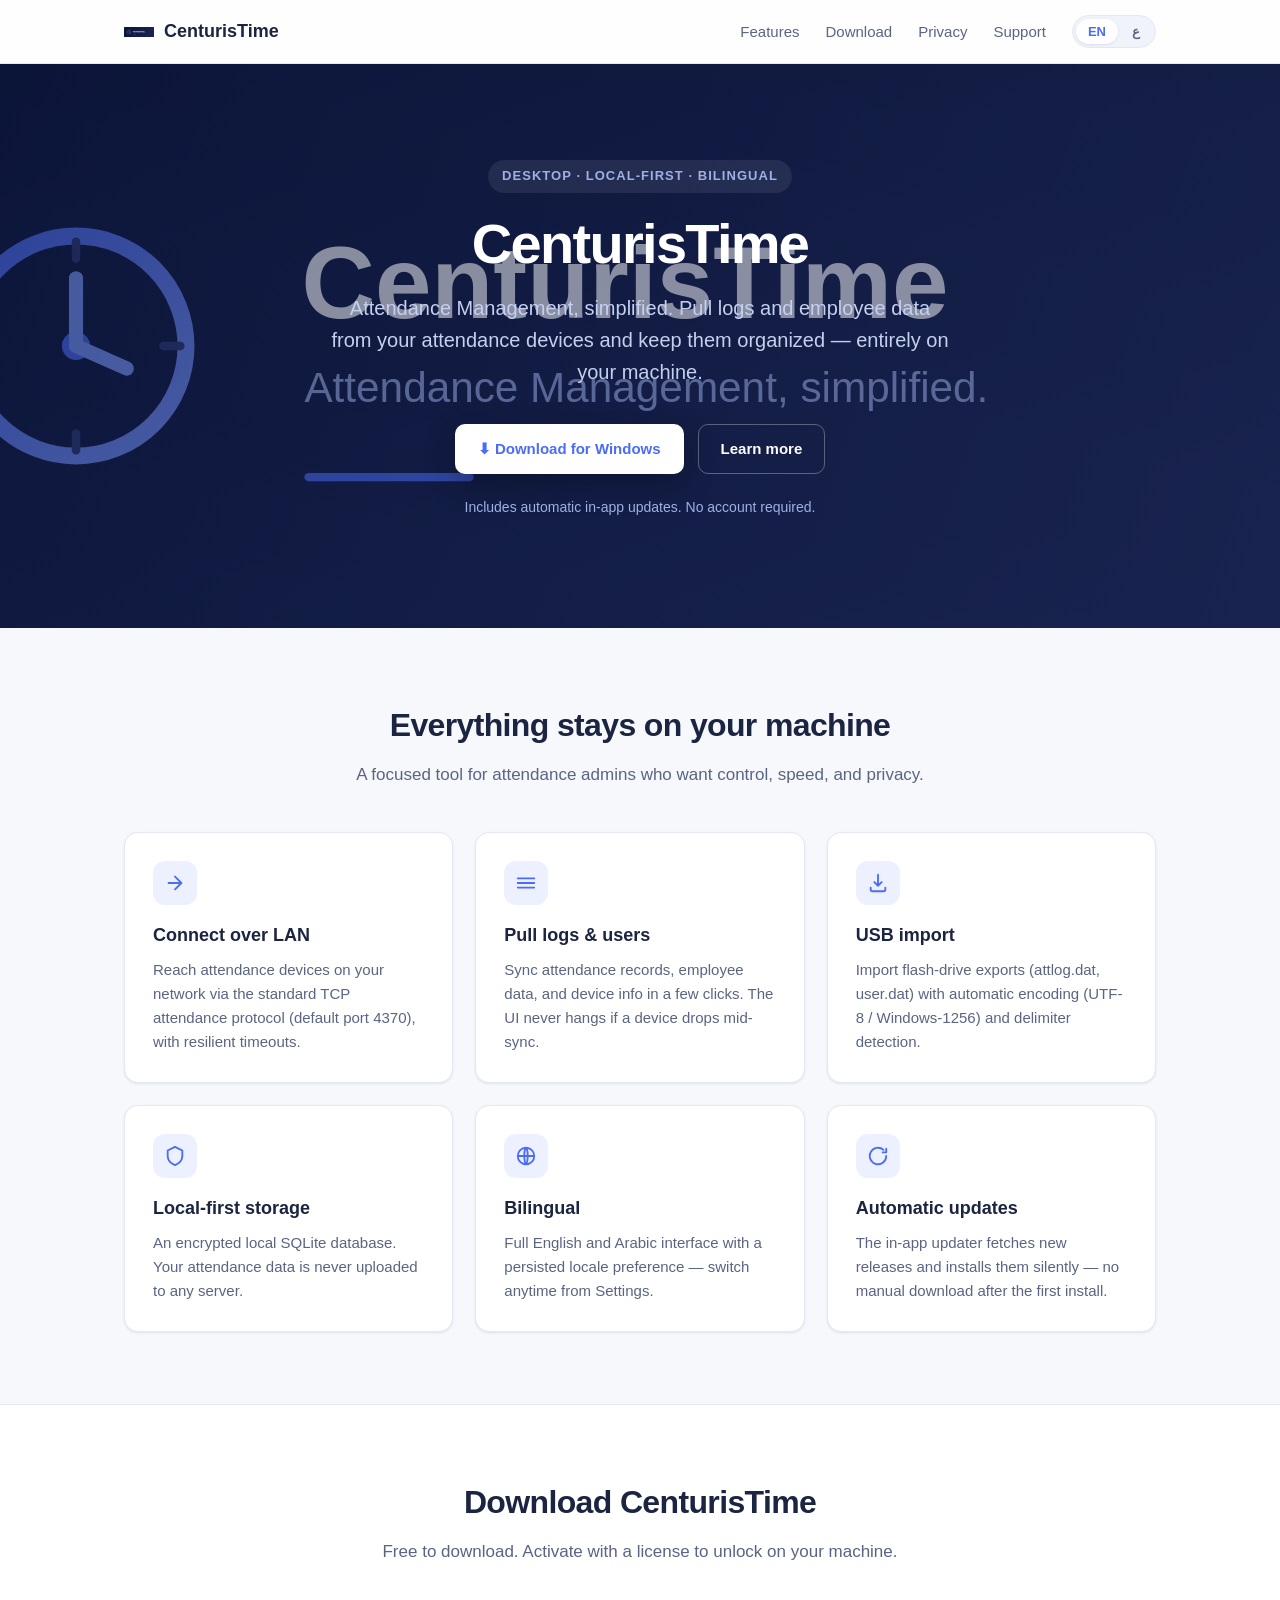
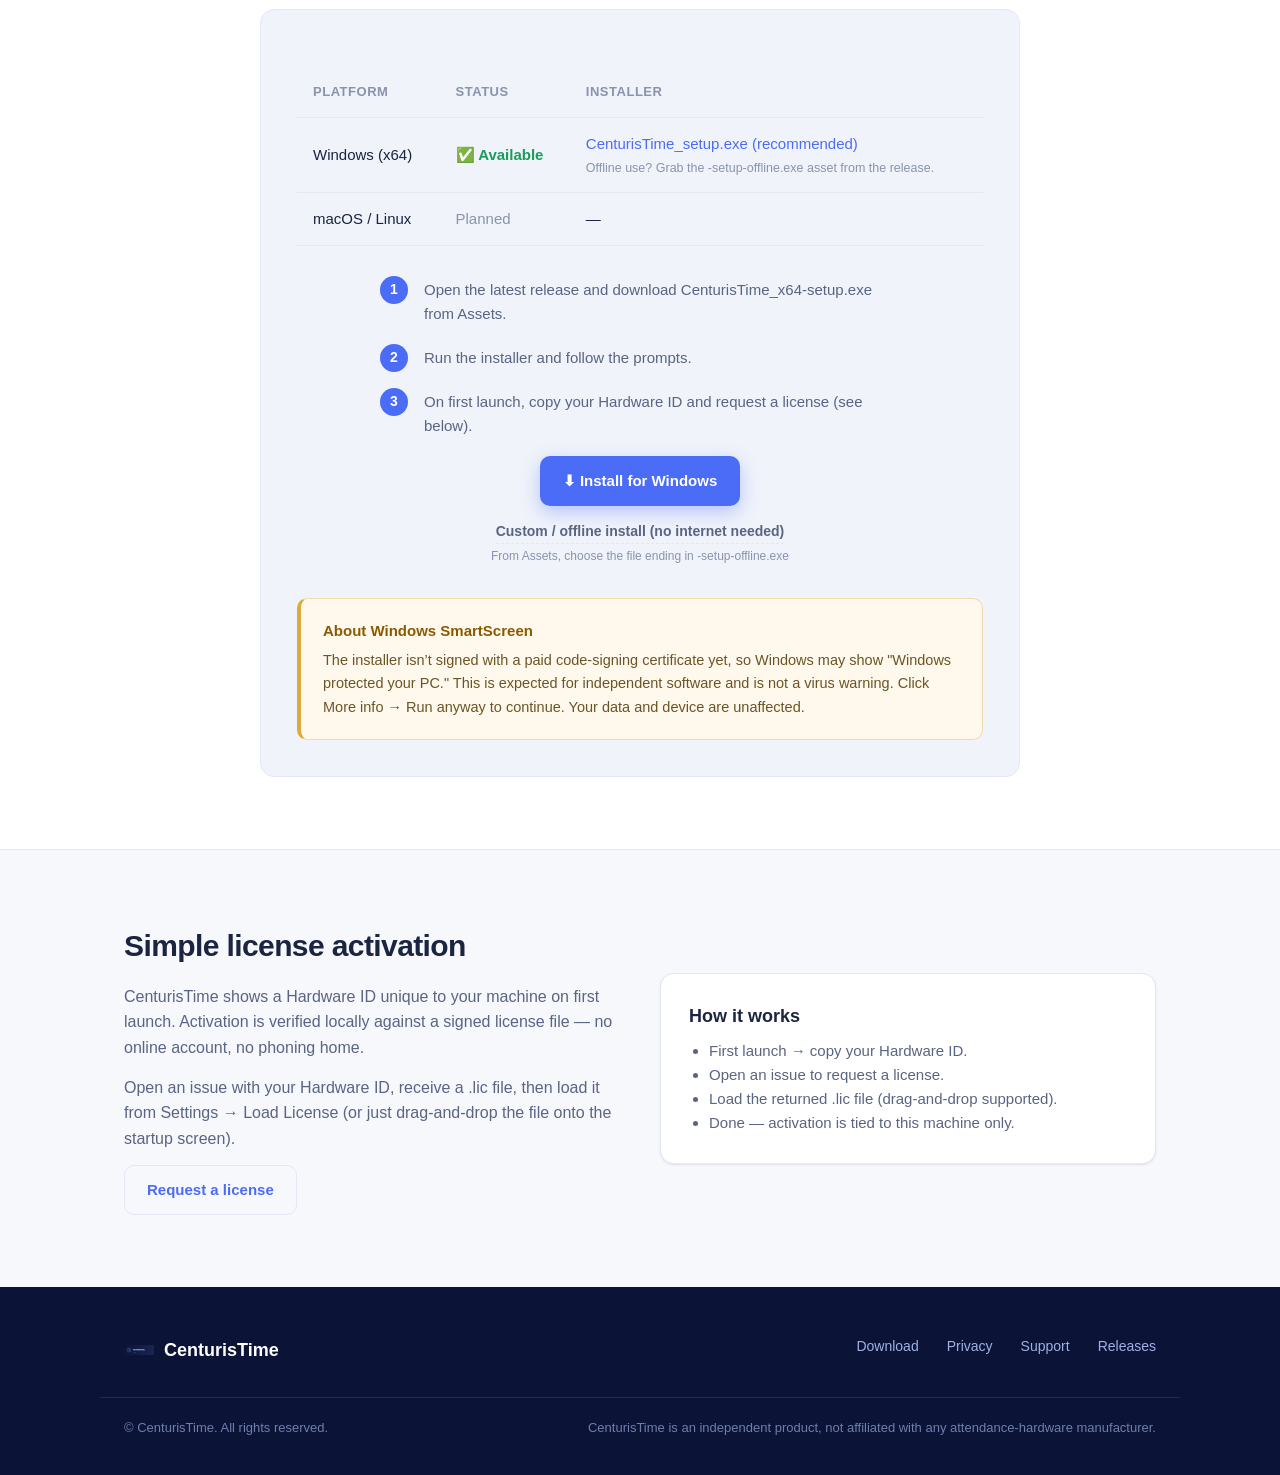
==== commit 9f425708: "download: prominent Install (lite) + subtle custom/offline install link" ====
--- a/index.html
+++ b/index.html
@@ -129,7 +129,10 @@
             <tr>
               <td data-en="Windows (x64)" data-ar="ويندوز (x64)">Windows (x64)</td>
               <td><span class="badge-ok" data-en="✅ Available" data-ar="✅ متاح">✅ Available</span></td>
-              <td><a href="https://github.com/ahmed1coder/CenturisTime-releases/releases/latest">CenturisTime_x64-setup.exe</a></td>
+              <td>
+                <a href="https://github.com/ahmed1coder/CenturisTime-releases/releases/latest" data-en="CenturisTime_setup.exe (recommended)" data-ar="CenturisTime_setup.exe (موصى به)">CenturisTime_setup.exe (recommended)</a>
+                <div class="dl-sub" data-en="Offline use? Grab the -setup-offline.exe asset from the release." data-ar="للاستخدام دون اتصال؟ استخدم أصل -setup-offline.exe من الإصدار.">Offline use? Grab the <code>-setup-offline.exe</code> asset from the release.</div>
+              </td>
             </tr>
             <tr>
               <td data-en="macOS / Linux" data-ar="ماك / لينكس">macOS / Linux</td>
@@ -146,7 +149,11 @@
           <li data-en="On first launch, copy your Hardware ID and request a license (see below)." data-ar="عند التشغيل الأول، انسخ معرّف الجهاز واطلب ترخيصًا (انظر أدناه).">On first launch, copy your <strong>Hardware ID</strong> and request a license (see below).</li>
         </ol>
 
-        <a class="btn btn-primary" href="https://github.com/ahmed1coder/CenturisTime-releases/releases/latest" data-en="⬇ Download for Windows" data-ar="⬇ تحميل لويندوز">⬇ Download for Windows</a>
+        <a class="btn btn-primary" href="https://github.com/ahmed1coder/CenturisTime-releases/releases/latest" data-en="⬇ Install for Windows" data-ar="⬇ ثبّت على ويندوز">⬇ Install for Windows</a>
+        <div class="dl-custom">
+          <a href="https://github.com/ahmed1coder/CenturisTime-releases/releases/latest" data-en="Custom / offline install (no internet needed)" data-ar="تثبيت مخصص / دون اتصال (دون إنترنت)">Custom / offline install (no internet needed)</a>
+          <span data-en="From Assets, choose the file ending in -setup-offline.exe" data-ar="من الأصول، اختر الملف الذي ينتهي بـ -setup-offline.exe">From Assets, choose the file ending in <code>-setup-offline.exe</code></span>
+        </div>
 
         <div class="callout">
           <h4 data-en="About Windows SmartScreen" data-ar="بخصوص Windows SmartScreen">About Windows SmartScreen</h4>
@@ -205,6 +212,43 @@
     </div>
   </footer>
 
-  <script src="lang.js"></script>
+  <script>
+  (function () {
+    "use strict";
+    var STORAGE_KEY = "centuristime_lang";
+    function getStored() { try { return localStorage.getItem(STORAGE_KEY); } catch (e) { return null; } }
+    function setStored(lang) { try { localStorage.setItem(STORAGE_KEY, lang); } catch (e) {} }
+    function apply(lang) {
+      var isAr = lang === "ar";
+      document.documentElement.setAttribute("lang", isAr ? "ar" : "en");
+      document.documentElement.setAttribute("dir", isAr ? "rtl" : "ltr");
+      var nodes = document.querySelectorAll("[data-en]");
+      for (var i = 0; i < nodes.length; i++) {
+        var node = nodes[i];
+        var text = isAr ? node.getAttribute("data-ar") : node.getAttribute("data-en");
+        if (text !== null) node.innerHTML = text;
+      }
+      var opts = document.querySelectorAll(".lang-opt");
+      for (var j = 0; j < opts.length; j++) {
+        var opt = opts[j];
+        var active = opt.getAttribute("data-lang") === lang;
+        opt.classList.toggle("active", active);
+        opt.setAttribute("aria-pressed", active ? "true" : "false");
+      }
+    }
+    function setLang(lang) { setStored(lang); apply(lang); }
+    function init() {
+      var stored = getStored();
+      var initial = stored === "ar" || stored === "en" ? stored : "en";
+      apply(initial);
+      var opts = document.querySelectorAll(".lang-opt");
+      for (var i = 0; i < opts.length; i++) {
+        opts[i].addEventListener("click", function () { setLang(this.getAttribute("data-lang")); });
+      }
+    }
+    if (document.readyState === "loading") document.addEventListener("DOMContentLoaded", init);
+    else init();
+  })();
+  </script>
 </body>
 </html>
--- a/styles.css
+++ b/styles.css
@@ -434,6 +434,60 @@
   font-weight: 700;
 }
 
+/* ---------- Download sub-links ---------- */
+.dl-sub {
+  margin-top: 4px;
+  font-size: 12.5px;
+  color: var(--text-muted);
+  line-height: 1.4;
+}
+
+.dl-sub code {
+  background: var(--surface-alt);
+  border: 1px solid var(--border);
+  border-radius: 5px;
+  padding: 1px 5px;
+  font-size: 11.5px;
+  color: var(--text-secondary);
+}
+
+.dl-custom {
+  margin-top: 14px;
+  display: flex;
+  flex-direction: column;
+  align-items: center;
+  gap: 3px;
+}
+
+.dl-custom a {
+  font-size: 14px;
+  font-weight: 600;
+  color: var(--text-secondary);
+  text-decoration: none;
+  border-bottom: 1px dashed var(--border);
+  padding-bottom: 1px;
+  transition: color 0.15s ease, border-color 0.15s ease;
+}
+
+.dl-custom a:hover {
+  color: var(--primary);
+  border-color: var(--primary);
+}
+
+.dl-custom span {
+  font-size: 12px;
+  color: var(--text-muted);
+}
+
+.dl-custom span code {
+  background: var(--surface-alt);
+  border: 1px solid var(--border);
+  border-radius: 5px;
+  padding: 1px 5px;
+  font-size: 11px;
+  color: var(--text-secondary);
+}
+
 /* ---------- Callout ---------- */
 .callout {
   max-width: 760px;
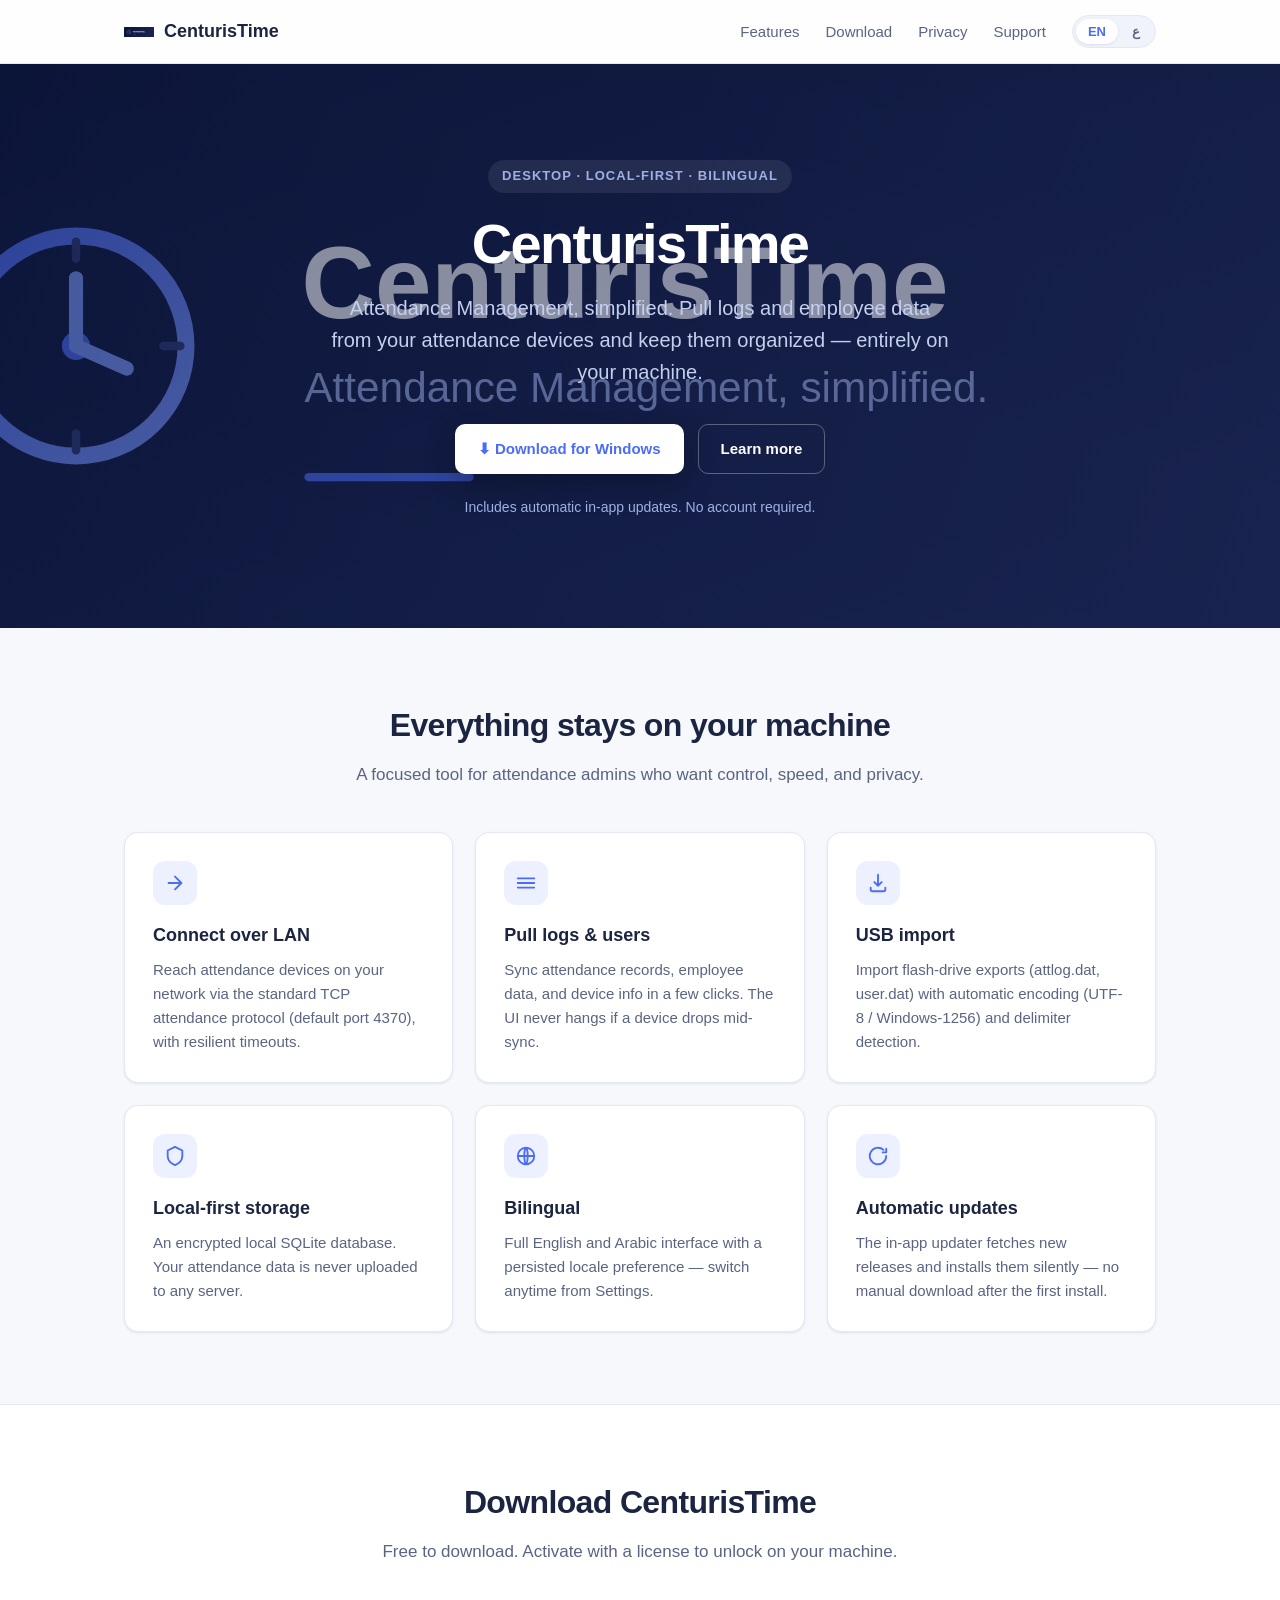
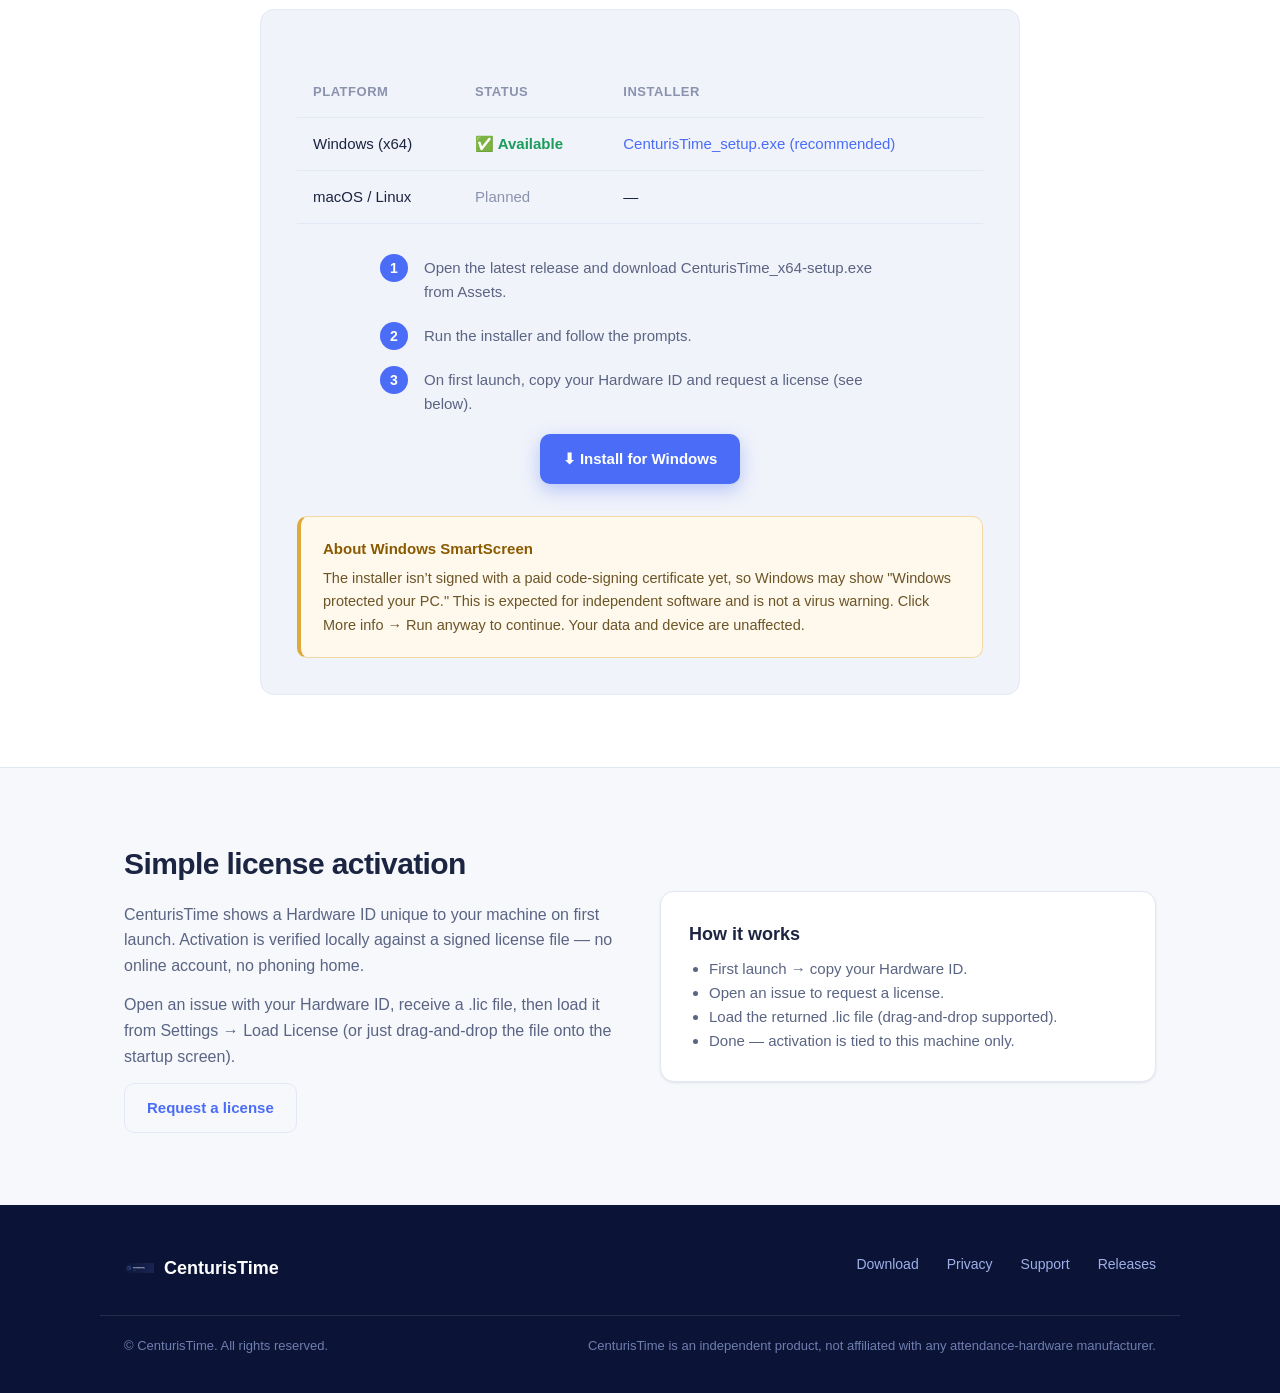
==== commit 1e926fd5: "download: remove offline/custom install link (offline build dropped)" ====
--- a/index.html
+++ b/index.html
@@ -131,7 +131,6 @@
               <td><span class="badge-ok" data-en="✅ Available" data-ar="✅ متاح">✅ Available</span></td>
               <td>
                 <a href="https://github.com/ahmed1coder/CenturisTime-releases/releases/latest" data-en="CenturisTime_setup.exe (recommended)" data-ar="CenturisTime_setup.exe (موصى به)">CenturisTime_setup.exe (recommended)</a>
-                <div class="dl-sub" data-en="Offline use? Grab the -setup-offline.exe asset from the release." data-ar="للاستخدام دون اتصال؟ استخدم أصل -setup-offline.exe من الإصدار.">Offline use? Grab the <code>-setup-offline.exe</code> asset from the release.</div>
               </td>
             </tr>
             <tr>
@@ -150,11 +149,6 @@
         </ol>
 
         <a class="btn btn-primary" href="https://github.com/ahmed1coder/CenturisTime-releases/releases/latest" data-en="⬇ Install for Windows" data-ar="⬇ ثبّت على ويندوز">⬇ Install for Windows</a>
-        <div class="dl-custom">
-          <a href="https://github.com/ahmed1coder/CenturisTime-releases/releases/latest" data-en="Custom / offline install (no internet needed)" data-ar="تثبيت مخصص / دون اتصال (دون إنترنت)">Custom / offline install (no internet needed)</a>
-          <span data-en="From Assets, choose the file ending in -setup-offline.exe" data-ar="من الأصول، اختر الملف الذي ينتهي بـ -setup-offline.exe">From Assets, choose the file ending in <code>-setup-offline.exe</code></span>
-        </div>
-
         <div class="callout">
           <h4 data-en="About Windows SmartScreen" data-ar="بخصوص Windows SmartScreen">About Windows SmartScreen</h4>
           <p data-en='The installer isn&rsquo;t signed with a paid code-signing certificate yet, so Windows may show "Windows protected your PC." This is expected for independent software and is not a virus warning. Click More info &rarr; Run anyway to continue. Your data and device are unaffected.'
